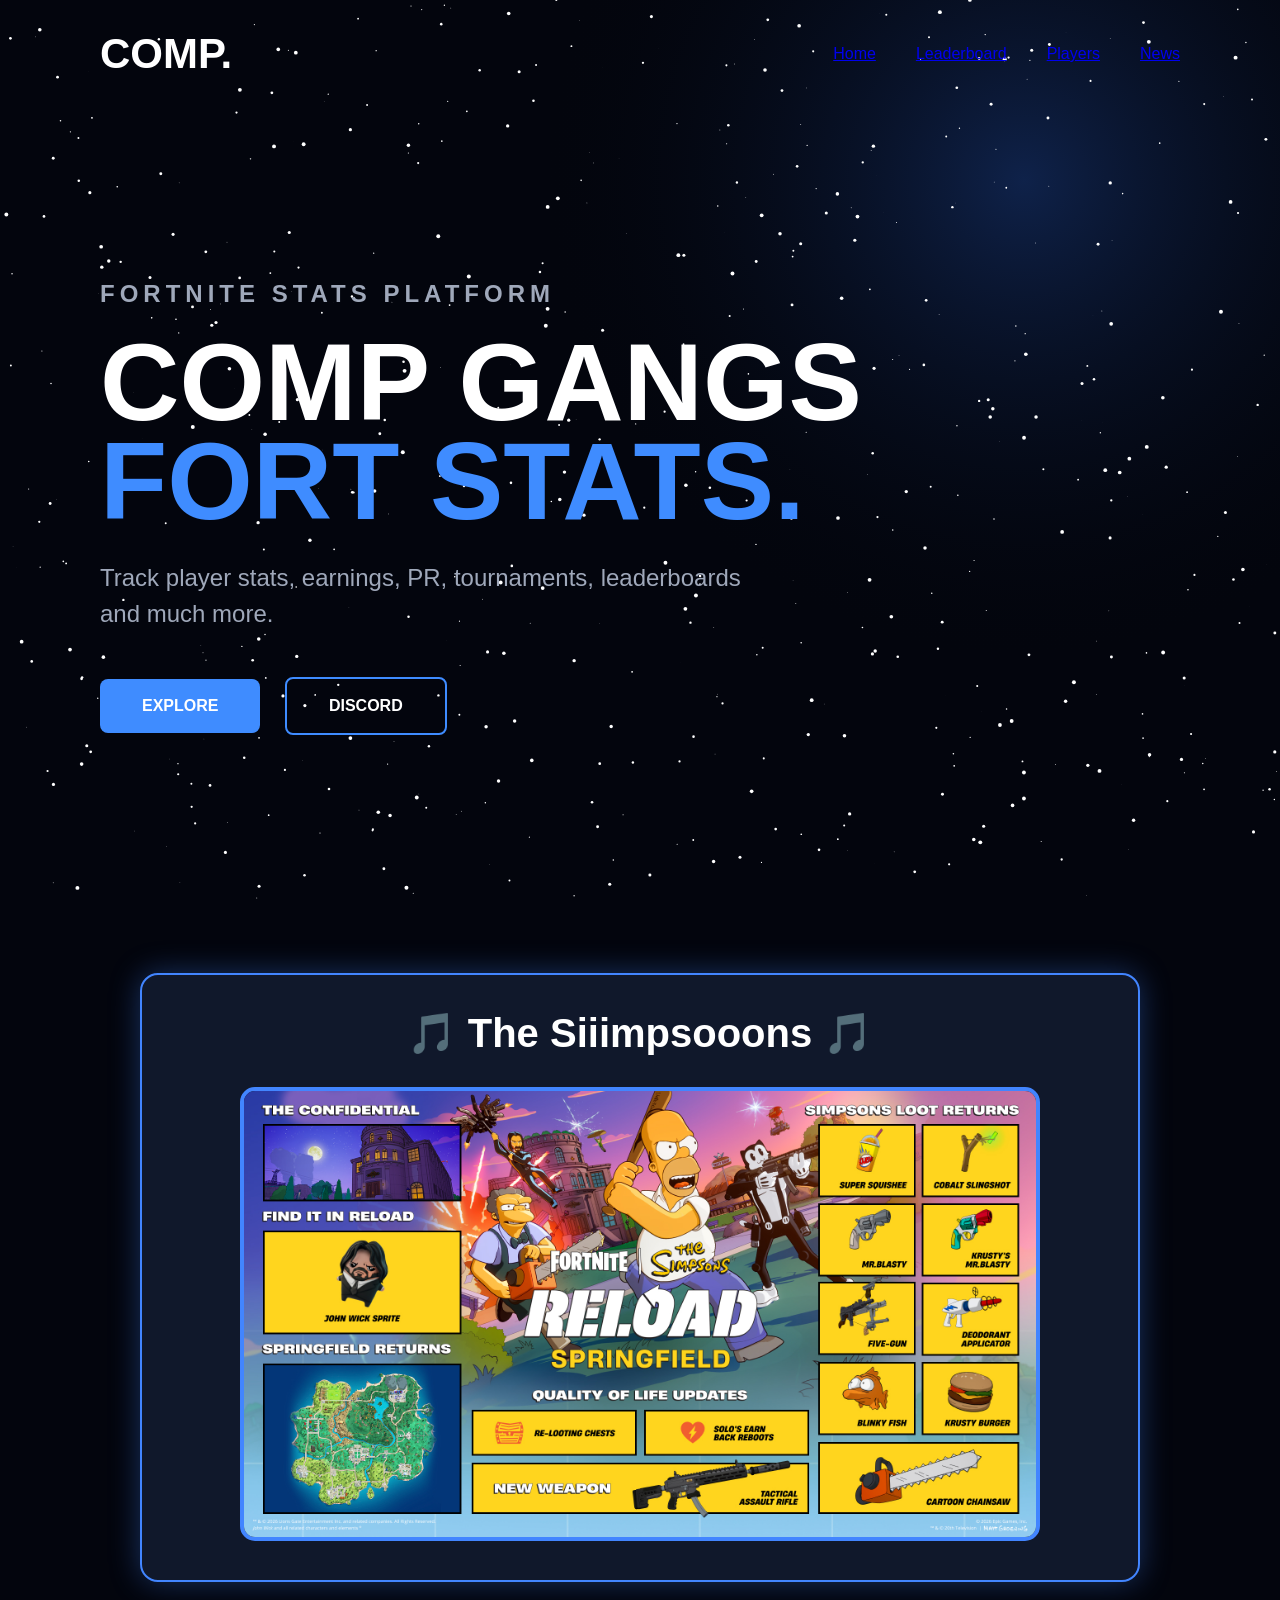
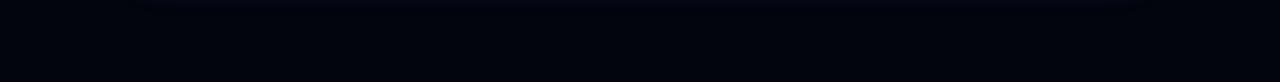
==== index.html @ e74520d4 "index.html" ====
<!DOCTYPE html>
<html lang="en">

<head>

<meta charset="UTF-8">
<meta name="viewport" content="width=device-width, initial-scale=1.0">

<title>Comp Gangs Fort Stats</title>

<link rel="stylesheet" href="style.css">

<style>

.news-section{
    width:90%;
    max-width:1000px;
    margin:100px auto;
    text-align:center;
}

.news-card{
    background:#10182b;
    border:2px solid #4285ff;
    border-radius:18px;
    padding:35px;
    box-shadow:0 0 30px rgba(66,133,255,.35);
}

.news-card h2{
    font-size:40px;
    margin-bottom:30px;
}

.news-card img{
    width:100%;
    max-width:800px;
    border-radius:15px;
    border:4px solid #4285ff;
}

nav{
    position:relative;
    z-index:10;
}

nav a{
    cursor:pointer;
}

</style>

</head>


<body>


<canvas id="space"></canvas>



<nav>

<h1 class="logo">
COMP.
</h1>


<ul>

<li>
<a href="index.html">Home</a>
</li>


<li>
<a href="#">Leaderboard</a>
</li>


<li>
<a href="players.html">Players</a>
</li>


<li>
<a href="#news">News</a>
</li>


</ul>


</nav>





<section class="hero">


<p class="small">
FORTNITE STATS PLATFORM
</p>



<h1>

COMP GANGS<br>

<span>FORT STATS.</span>

</h1>



<p>

Track player stats, earnings, PR, tournaments,
leaderboards and much more.

</p>



<div class="buttons">

<a href="players.html">
EXPLORE
</a>


<a href="#">
DISCORD
</a>


</div>


</section>







<section class="news-section" id="news">


<div class="news-card">


<h2>
🎵 The Siiimpsooons 🎵
</h2>


<img src="images/HOZhzuEasAEsaIa.jpg" alt="The Siiimpsooons">


</div>


</section>







<script src="script.js"></script>


</body>

</html>
---- style.css ----
*{
    margin:0;
    padding:0;
    box-sizing:border-box;
    font-family:Arial,Helvetica,sans-serif;
}

body{
    background:#03050d;
    color:white;
    overflow:hidden;
}

#space{
    position:fixed;
    inset:0;
    z-index:-1;
}

nav{
    width:100%;
    display:flex;
    justify-content:space-between;
    align-items:center;
    padding:30px 100px;
}

.logo{
    font-size:42px;
    font-weight:900;
    color:white;
}

nav ul{
    display:flex;
    list-style:none;
    gap:40px;
}

nav li{
    color:#c8d0e0;
    cursor:pointer;
}

.hero{
    height:85vh;
    display:flex;
    flex-direction:column;
    justify-content:center;
    padding-left:100px;
}

.small{
    color:#3f8cff;
    font-weight:bold;
    letter-spacing:5px;
    margin-bottom:20px;
}

.hero h1{
    font-size:110px;
    line-height:.9;
    font-weight:900;
}

.hero span{
    color:#3f8cff;
}

.hero p{
    font-size:24px;
    color:#9fa8ba;
    width:650px;
    margin-top:30px;
    line-height:1.5;
}

.buttons{
    margin-top:45px;
}

.buttons a{
    display:inline-block;
    text-decoration:none;
    padding:18px 42px;
    margin-right:20px;
    border-radius:8px;
    font-weight:bold;
}

.buttons a:first-child{
    background:#3f8cff;
    color:white;
}

.buttons a:last-child{
    border:2px solid #3f8cff;
    color:white;
}
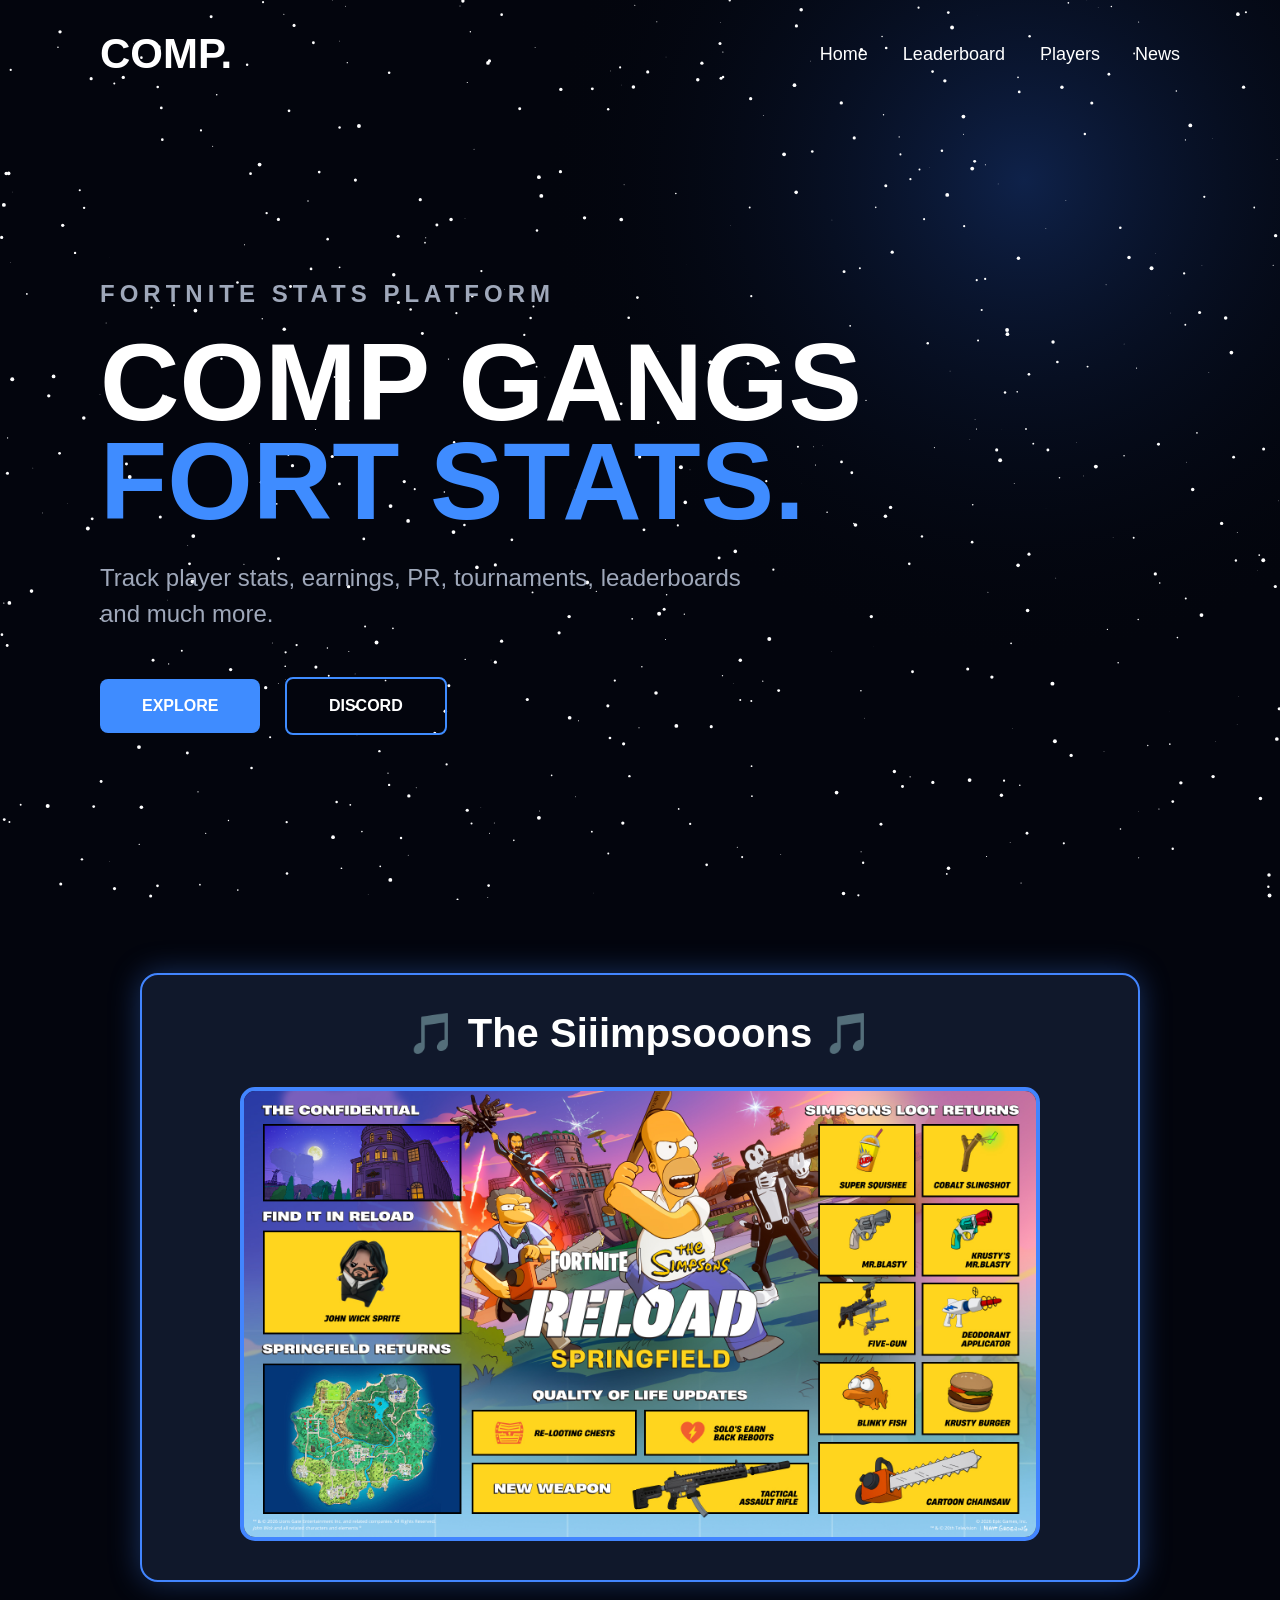
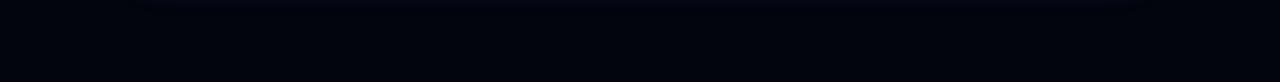
==== commit 8b61620a: "index.html" ====
--- a/index.html
+++ b/index.html
@@ -44,8 +44,22 @@
     z-index:10;
 }
 
-nav a{
+nav ul{
+    display:flex;
+    list-style:none;
+    gap:35px;
+}
+
+nav ul li a{
+    color:white;
+    text-decoration:none;
+    font-size:18px;
     cursor:pointer;
+    transition:.25s;
+}
+
+nav ul li a:hover{
+    color:#4285ff;
 }
 
 </style>
@@ -53,7 +67,7 @@
 </head>
 
 
-<body>
+<body id="top">
 
 
 <canvas id="space"></canvas>
@@ -70,7 +84,7 @@
 <ul>
 
 <li>
-<a href="index.html">Home</a>
+<a href="#top">Home</a>
 </li>
 
 
@@ -98,6 +112,7 @@
 
 
 
+
 <section class="hero">
 
 
@@ -108,20 +123,15 @@
 
 
 <h1>
-
 COMP GANGS<br>
-
 <span>FORT STATS.</span>
-
 </h1>
 
 
 
 <p>
-
 Track player stats, earnings, PR, tournaments,
 leaderboards and much more.
-
 </p>
 
 
@@ -173,7 +183,6 @@
 
 
 
-
 <script src="script.js"></script>
 
 
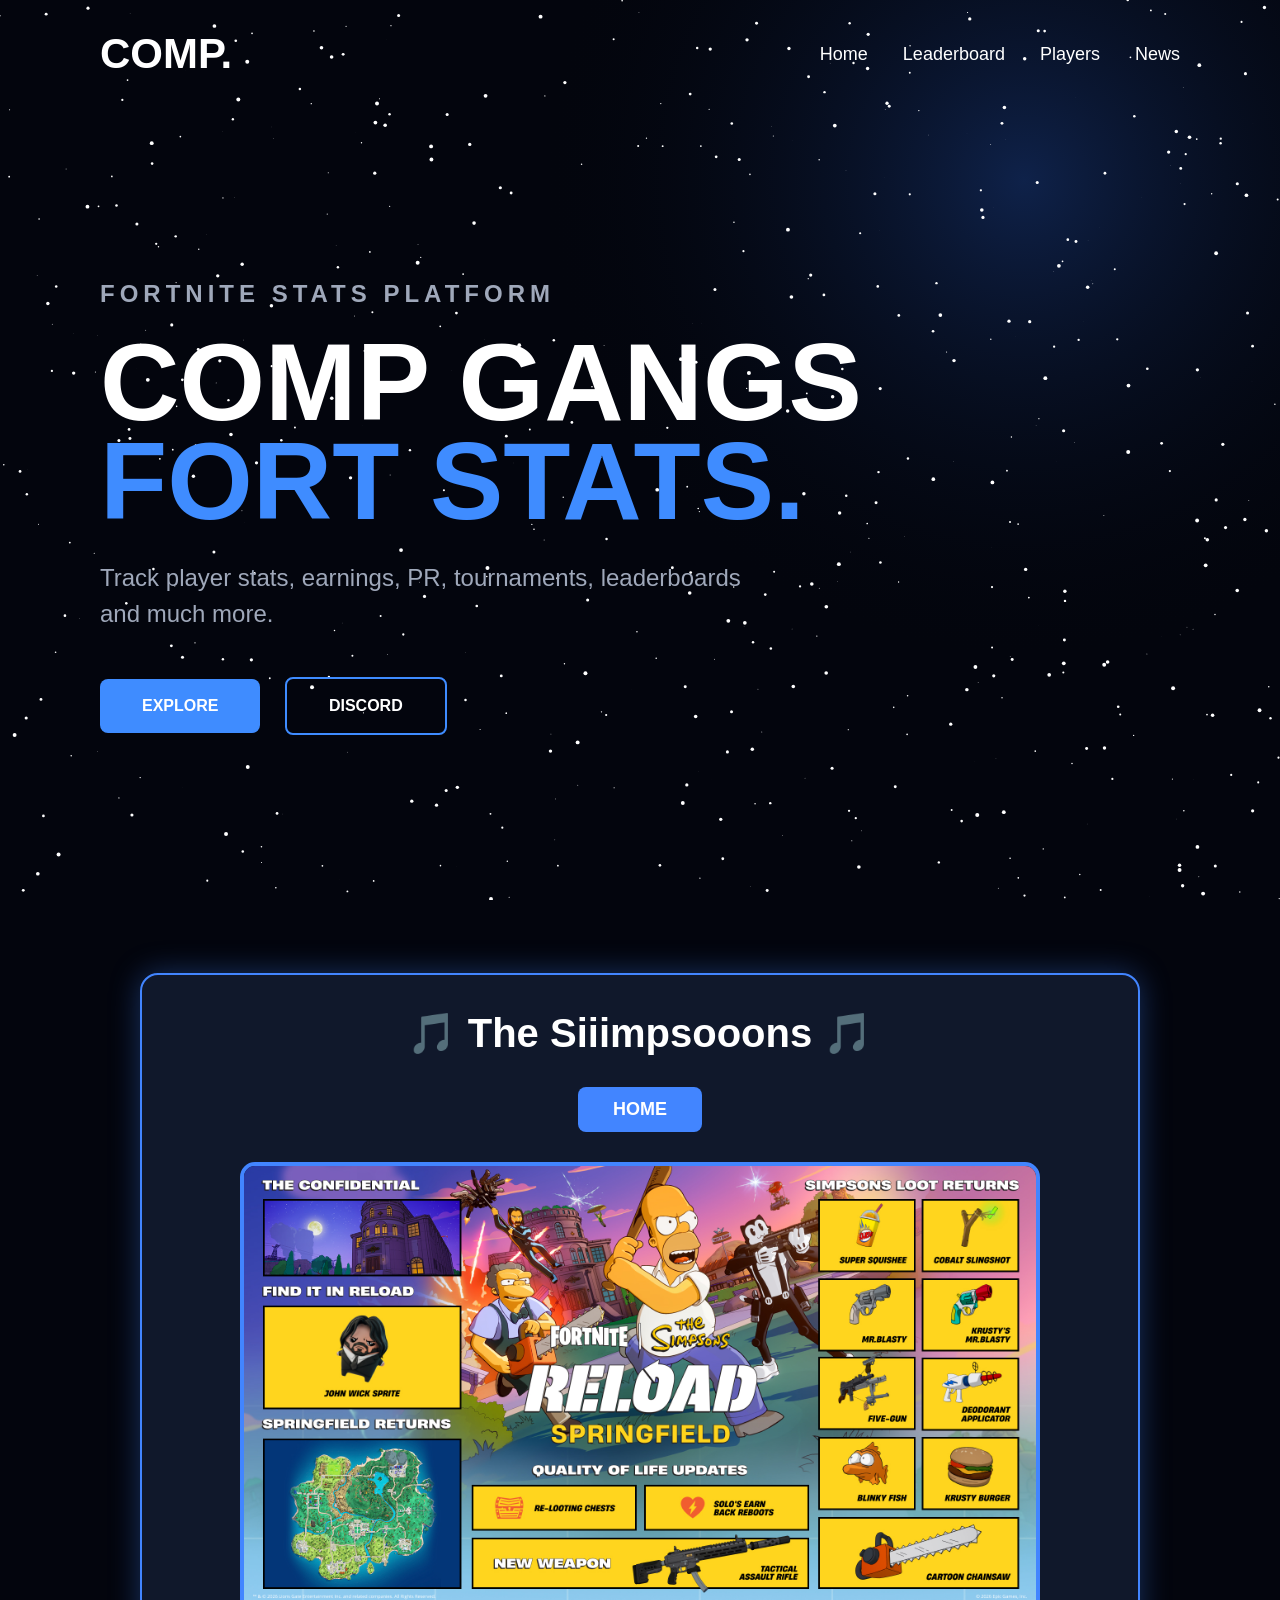
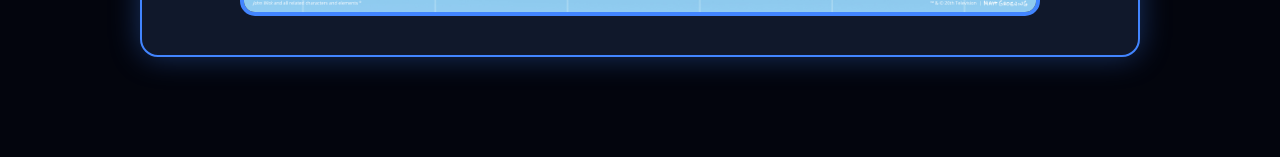
==== commit a9f5682b: "index.html" ====
--- a/index.html
+++ b/index.html
@@ -10,7 +10,13 @@
 
 <link rel="stylesheet" href="style.css">
 
+
 <style>
+
+html{
+scroll-behavior:smooth;
+}
+
 
 .news-section{
     width:90%;
@@ -19,51 +25,107 @@
     text-align:center;
 }
 
+
 .news-card{
+
     background:#10182b;
     border:2px solid #4285ff;
     border-radius:18px;
     padding:35px;
     box-shadow:0 0 30px rgba(66,133,255,.35);
-}
+
+}
+
+
 
 .news-card h2{
+
     font-size:40px;
     margin-bottom:30px;
-}
+
+}
+
+
 
 .news-card img{
+
     width:100%;
     max-width:800px;
     border-radius:15px;
     border:4px solid #4285ff;
-}
+
+}
+
+
+
+.back-button{
+
+    display:inline-block;
+    margin-bottom:30px;
+    padding:12px 35px;
+    background:#4285ff;
+    color:white;
+    text-decoration:none;
+    font-size:18px;
+    font-weight:bold;
+    border-radius:8px;
+    transition:.25s;
+
+}
+
+
+
+.back-button:hover{
+
+    background:#256ef0;
+    transform:scale(1.05);
+
+}
+
+
 
 nav{
+
     position:relative;
     z-index:10;
-}
+
+}
+
+
 
 nav ul{
+
     display:flex;
     list-style:none;
     gap:35px;
-}
+
+}
+
+
 
 nav ul li a{
+
     color:white;
     text-decoration:none;
     font-size:18px;
     cursor:pointer;
     transition:.25s;
-}
+
+}
+
+
 
 nav ul li a:hover{
+
     color:#4285ff;
-}
+
+}
+
+
 
 </style>
 
+
 </head>
 
 
@@ -75,14 +137,17 @@
 
 
 <nav>
+
 
 <h1 class="logo">
 COMP.
 </h1>
 
 
+
 <ul>
 
+
 <li>
 <a href="#top">Home</a>
 </li>
@@ -107,7 +172,6 @@
 
 
 </nav>
-
 
 
 
@@ -123,26 +187,33 @@
 
 
 <h1>
+
 COMP GANGS<br>
+
 <span>FORT STATS.</span>
+
 </h1>
 
 
 
 <p>
+
 Track player stats, earnings, PR, tournaments,
 leaderboards and much more.
+
 </p>
 
 
 
 <div class="buttons">
+
 
 <a href="players.html">
 EXPLORE
 </a>
 
 
+
 <a href="#">
 DISCORD
 </a>
@@ -170,9 +241,17 @@
 </h2>
 
 
+
+<a class="back-button" href="#top">
+HOME
+</a>
+
+
+
 <img src="images/HOZhzuEasAEsaIa.jpg" alt="The Siiimpsooons">
 
 
+
 </div>
 
 
@@ -183,6 +262,7 @@
 
 
 
+
 <script src="script.js"></script>
 
 
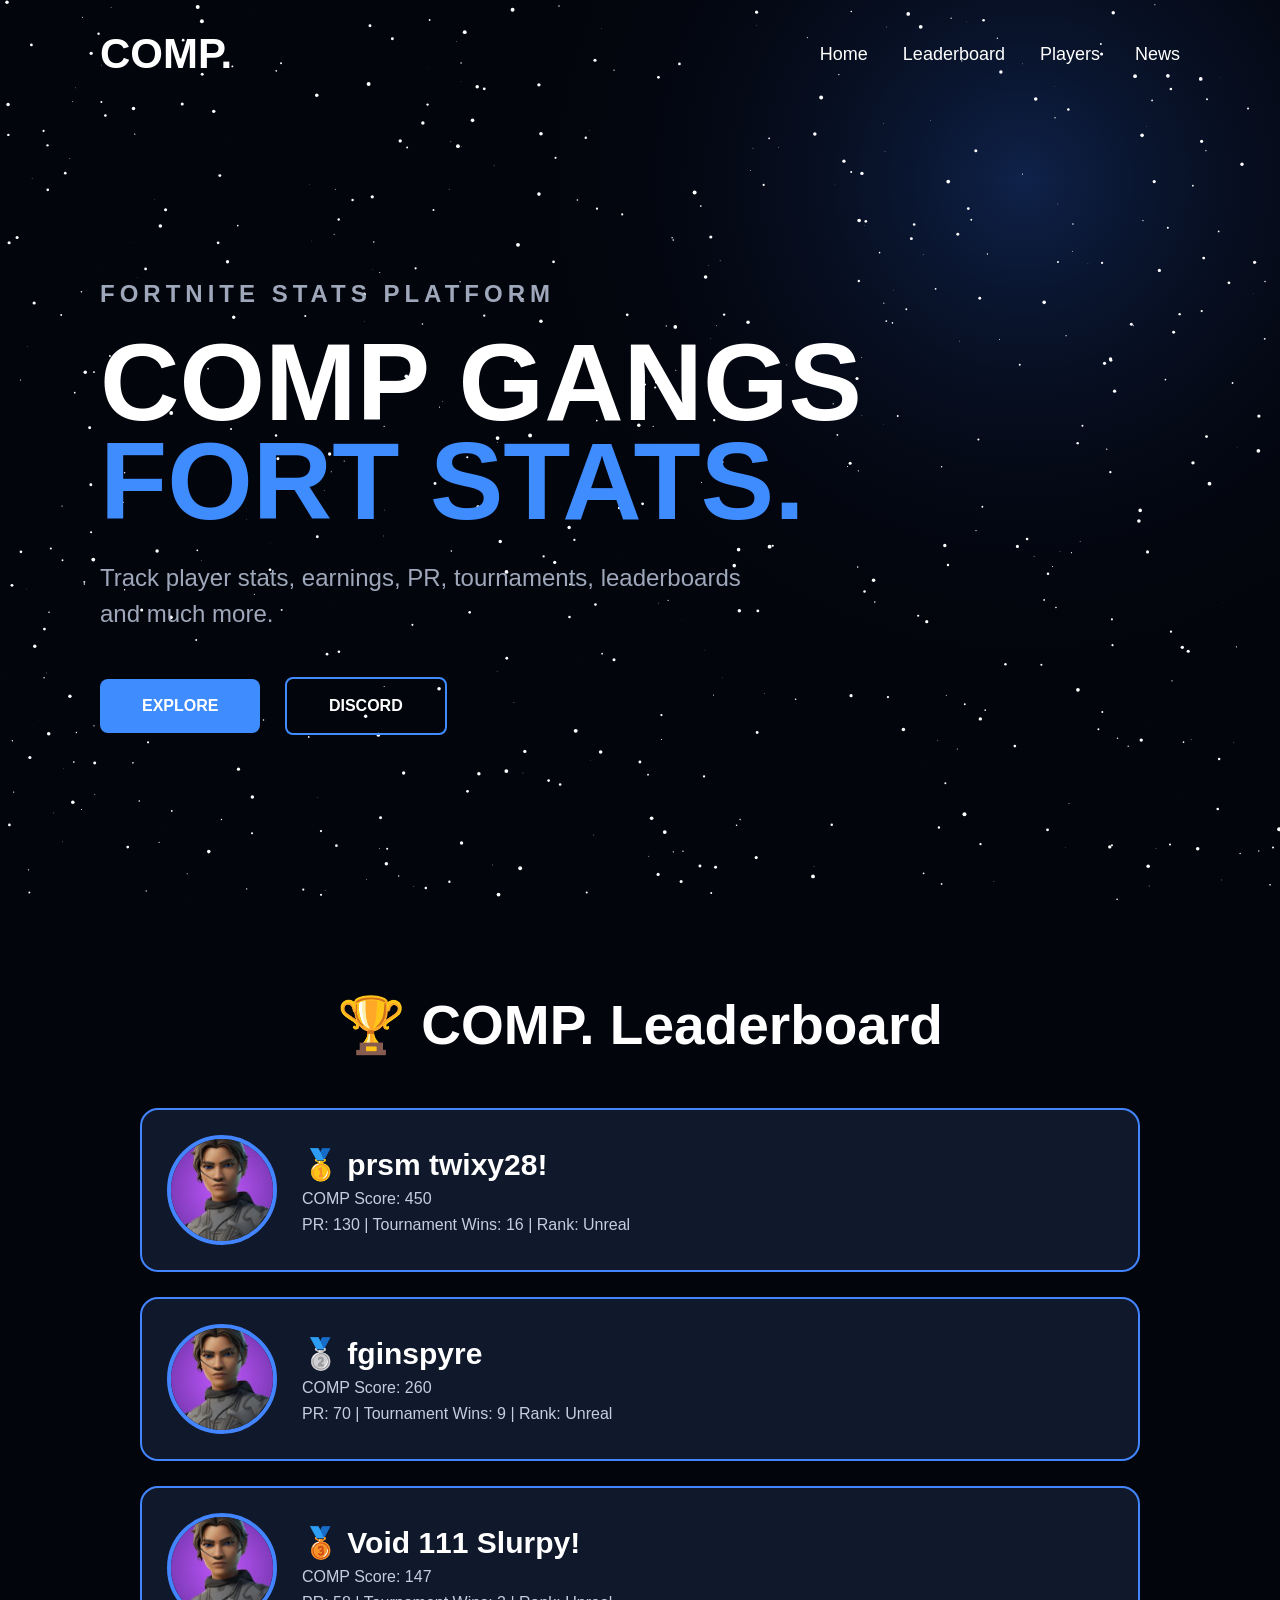
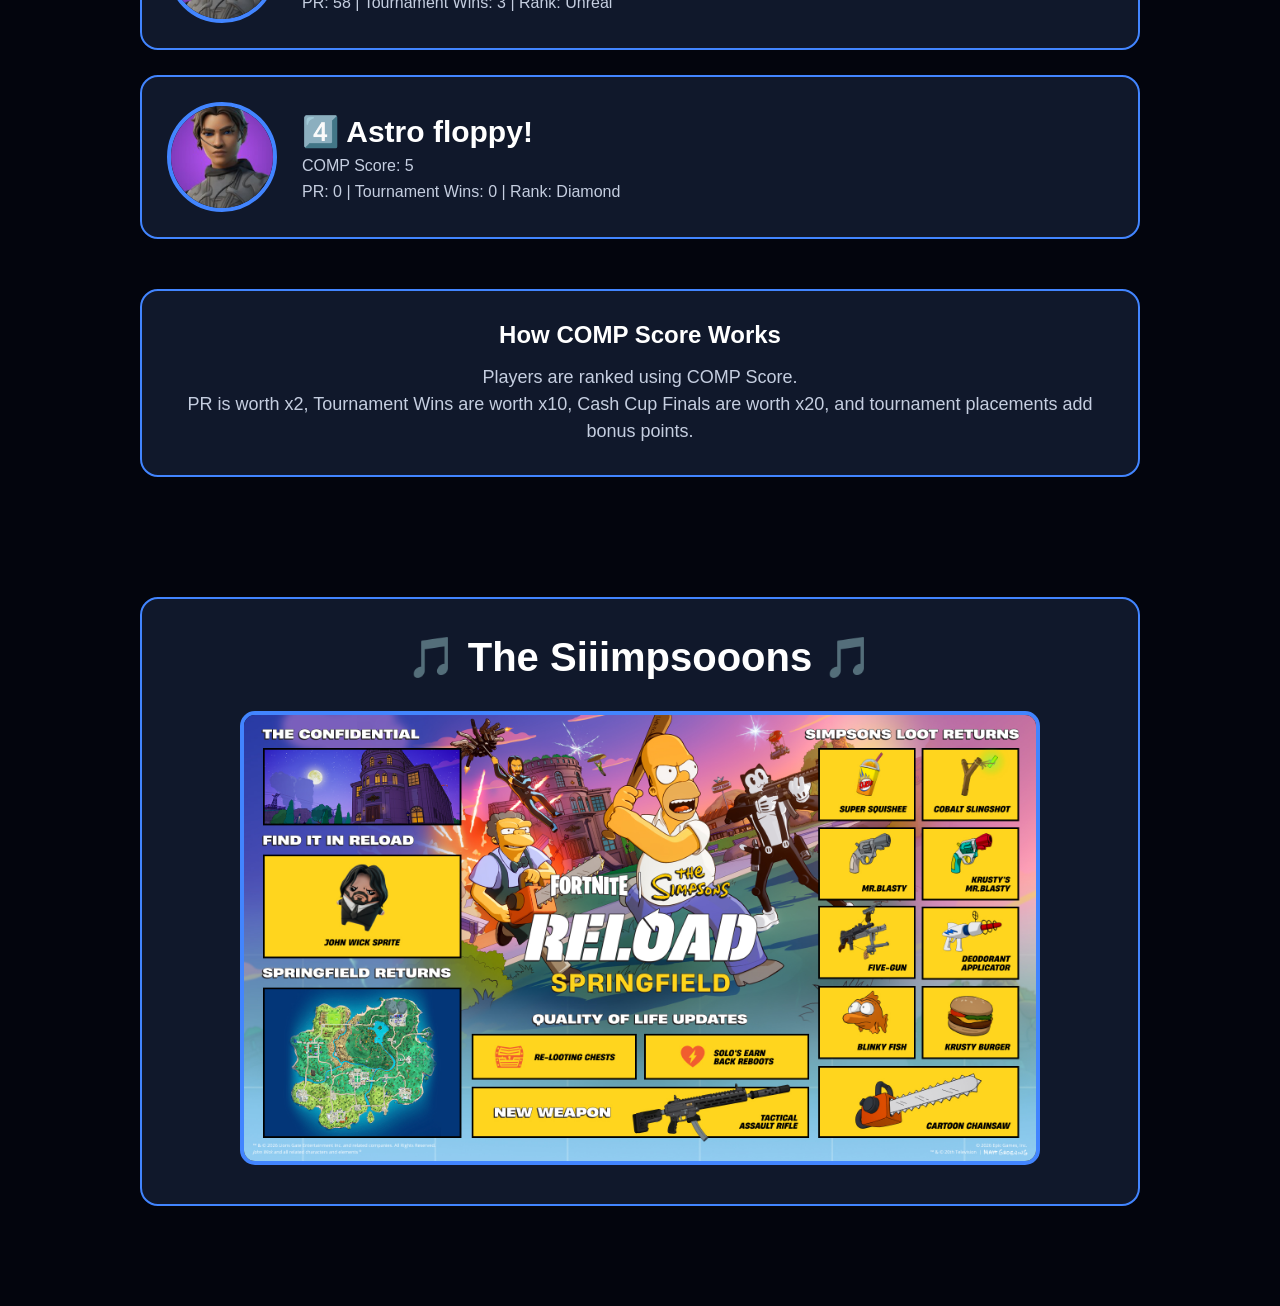
==== commit a759f18a: "index.html" ====
--- a/index.html
+++ b/index.html
@@ -6,10 +6,9 @@
 <meta charset="UTF-8">
 <meta name="viewport" content="width=device-width, initial-scale=1.0">
 
-<title>Comp Gangs Fort Stats</title>
+<title>COMP. | Fort Stats</title>
 
 <link rel="stylesheet" href="style.css">
-
 
 <style>
 
@@ -18,114 +17,181 @@
 }
 
 
+nav{
+position:relative;
+z-index:10;
+}
+
+
+nav ul{
+display:flex;
+list-style:none;
+gap:35px;
+}
+
+
+nav ul li a{
+color:white;
+text-decoration:none;
+font-size:18px;
+cursor:pointer;
+transition:.25s;
+}
+
+
+nav ul li a:hover{
+color:#4285ff;
+}
+
+
+
+/* LEADERBOARD */
+
+.leaderboard{
+
+width:90%;
+max-width:1000px;
+margin:120px auto;
+text-align:center;
+
+}
+
+
+.leaderboard h1{
+
+font-size:55px;
+margin-bottom:50px;
+
+}
+
+
+
+.rank-card{
+
+display:flex;
+align-items:center;
+gap:25px;
+background:#10182b;
+border:2px solid #4285ff;
+border-radius:18px;
+padding:25px;
+margin-bottom:25px;
+text-align:left;
+transition:.3s;
+
+}
+
+
+.rank-card:hover{
+
+transform:translateY(-5px);
+box-shadow:0 0 25px #4285ff;
+
+}
+
+
+
+.rank-card img{
+
+width:110px;
+height:110px;
+border-radius:50%;
+border:4px solid #4285ff;
+object-fit:cover;
+
+}
+
+
+
+.rank-card h2{
+
+font-size:30px;
+
+}
+
+
+
+.rank-card p{
+
+color:#c5cee0;
+margin-top:8px;
+
+}
+
+
+
+/* NEWS */
+
 .news-section{
-    width:90%;
-    max-width:1000px;
-    margin:100px auto;
-    text-align:center;
+
+width:90%;
+max-width:1000px;
+margin:100px auto;
+text-align:center;
+
 }
 
 
 .news-card{
 
-    background:#10182b;
-    border:2px solid #4285ff;
-    border-radius:18px;
-    padding:35px;
-    box-shadow:0 0 30px rgba(66,133,255,.35);
-
-}
-
+background:#10182b;
+border:2px solid #4285ff;
+border-radius:18px;
+padding:35px;
+
+}
 
 
 .news-card h2{
 
-    font-size:40px;
-    margin-bottom:30px;
-
-}
-
+font-size:40px;
+margin-bottom:30px;
+
+}
 
 
 .news-card img{
 
-    width:100%;
-    max-width:800px;
-    border-radius:15px;
-    border:4px solid #4285ff;
-
-}
-
-
-
-.back-button{
-
-    display:inline-block;
-    margin-bottom:30px;
-    padding:12px 35px;
-    background:#4285ff;
-    color:white;
-    text-decoration:none;
-    font-size:18px;
-    font-weight:bold;
-    border-radius:8px;
-    transition:.25s;
-
-}
-
-
-
-.back-button:hover{
-
-    background:#256ef0;
-    transform:scale(1.05);
-
-}
-
-
-
-nav{
-
-    position:relative;
-    z-index:10;
-
-}
-
-
-
-nav ul{
-
-    display:flex;
-    list-style:none;
-    gap:35px;
-
-}
-
-
-
-nav ul li a{
-
-    color:white;
-    text-decoration:none;
-    font-size:18px;
-    cursor:pointer;
-    transition:.25s;
-
-}
-
-
-
-nav ul li a:hover{
-
-    color:#4285ff;
-
-}
-
+width:100%;
+max-width:800px;
+border-radius:15px;
+border:4px solid #4285ff;
+
+}
+
+
+
+/* NOTE */
+
+.score-note{
+
+margin-top:50px;
+background:#10182b;
+border:2px solid #4285ff;
+border-radius:18px;
+padding:30px;
+
+}
+
+
+.score-note h2{
+
+margin-bottom:15px;
+
+}
+
+
+.score-note p{
+
+color:#c5cee0;
+font-size:18px;
+line-height:1.5;
+
+}
 
 
 </style>
 
-
 </head>
 
 
@@ -137,16 +203,13 @@
 
 
 <nav>
-
 
 <h1 class="logo">
 COMP.
 </h1>
 
 
-
 <ul>
-
 
 <li>
 <a href="#top">Home</a>
@@ -154,7 +217,7 @@
 
 
 <li>
-<a href="#">Leaderboard</a>
+<a href="#leaderboard">Leaderboard</a>
 </li>
 
 
@@ -170,7 +233,6 @@
 
 </ul>
 
-
 </nav>
 
 
@@ -185,40 +247,29 @@
 </p>
 
 
-
 <h1>
-
 COMP GANGS<br>
-
 <span>FORT STATS.</span>
-
 </h1>
 
 
-
-<p>
-
+<p>
 Track player stats, earnings, PR, tournaments,
 leaderboards and much more.
-
-</p>
-
+</p>
 
 
 <div class="buttons">
-
 
 <a href="players.html">
 EXPLORE
 </a>
 
 
-
 <a href="#">
 DISCORD
 </a>
 
-
 </div>
 
 
@@ -230,6 +281,173 @@
 
 
 
+
+<section class="leaderboard" id="leaderboard">
+
+
+<h1>
+🏆 COMP. Leaderboard
+</h1>
+
+
+
+
+<div class="rank-card">
+
+
+<img src="images/Screenshot 2026-07-29 220536.png">
+
+
+<div>
+
+<h2>
+🥇 prsm twixy28!
+</h2>
+
+<p>
+COMP Score: 450
+</p>
+
+<p>
+PR: 130 | Tournament Wins: 16 | Rank: Unreal
+</p>
+
+
+</div>
+
+
+</div>
+
+
+
+
+
+<div class="rank-card">
+
+
+<img src="images/Screenshot 2026-07-29 220536.png">
+
+
+<div>
+
+<h2>
+🥈 fginspyre
+</h2>
+
+<p>
+COMP Score: 260
+</p>
+
+<p>
+PR: 70 | Tournament Wins: 9 | Rank: Unreal
+</p>
+
+
+</div>
+
+
+</div>
+
+
+
+
+
+
+<div class="rank-card">
+
+
+<img src="images/Screenshot 2026-07-29 220536.png">
+
+
+<div>
+
+<h2>
+🥉 Void 111 Slurpy!
+</h2>
+
+<p>
+COMP Score: 147
+</p>
+
+<p>
+PR: 58 | Tournament Wins: 3 | Rank: Unreal
+</p>
+
+
+</div>
+
+
+</div>
+
+
+
+
+
+
+<div class="rank-card">
+
+
+<img src="images/Screenshot 2026-07-29 220536.png">
+
+
+<div>
+
+<h2>
+4️⃣ Astro floppy!
+</h2>
+
+<p>
+COMP Score: 5
+</p>
+
+<p>
+PR: 0 | Tournament Wins: 0 | Rank: Diamond
+</p>
+
+
+</div>
+
+
+</div>
+
+
+
+
+
+<div class="score-note">
+
+
+<h2>
+How COMP Score Works
+</h2>
+
+
+<p>
+Players are ranked using COMP Score.
+</p>
+
+
+<p>
+PR is worth x2, Tournament Wins are worth x10,
+Cash Cup Finals are worth x20, and tournament
+placements add bonus points.
+</p>
+
+
+</div>
+
+
+
+</section>
+
+
+
+
+
+
+
+
+
 <section class="news-section" id="news">
 
 
@@ -241,15 +459,7 @@
 </h2>
 
 
-
-<a class="back-button" href="#top">
-HOME
-</a>
-
-
-
-<img src="images/HOZhzuEasAEsaIa.jpg" alt="The Siiimpsooons">
-
+<img src="images/HOZhzuEasAEsaIa.jpg">
 
 
 </div>
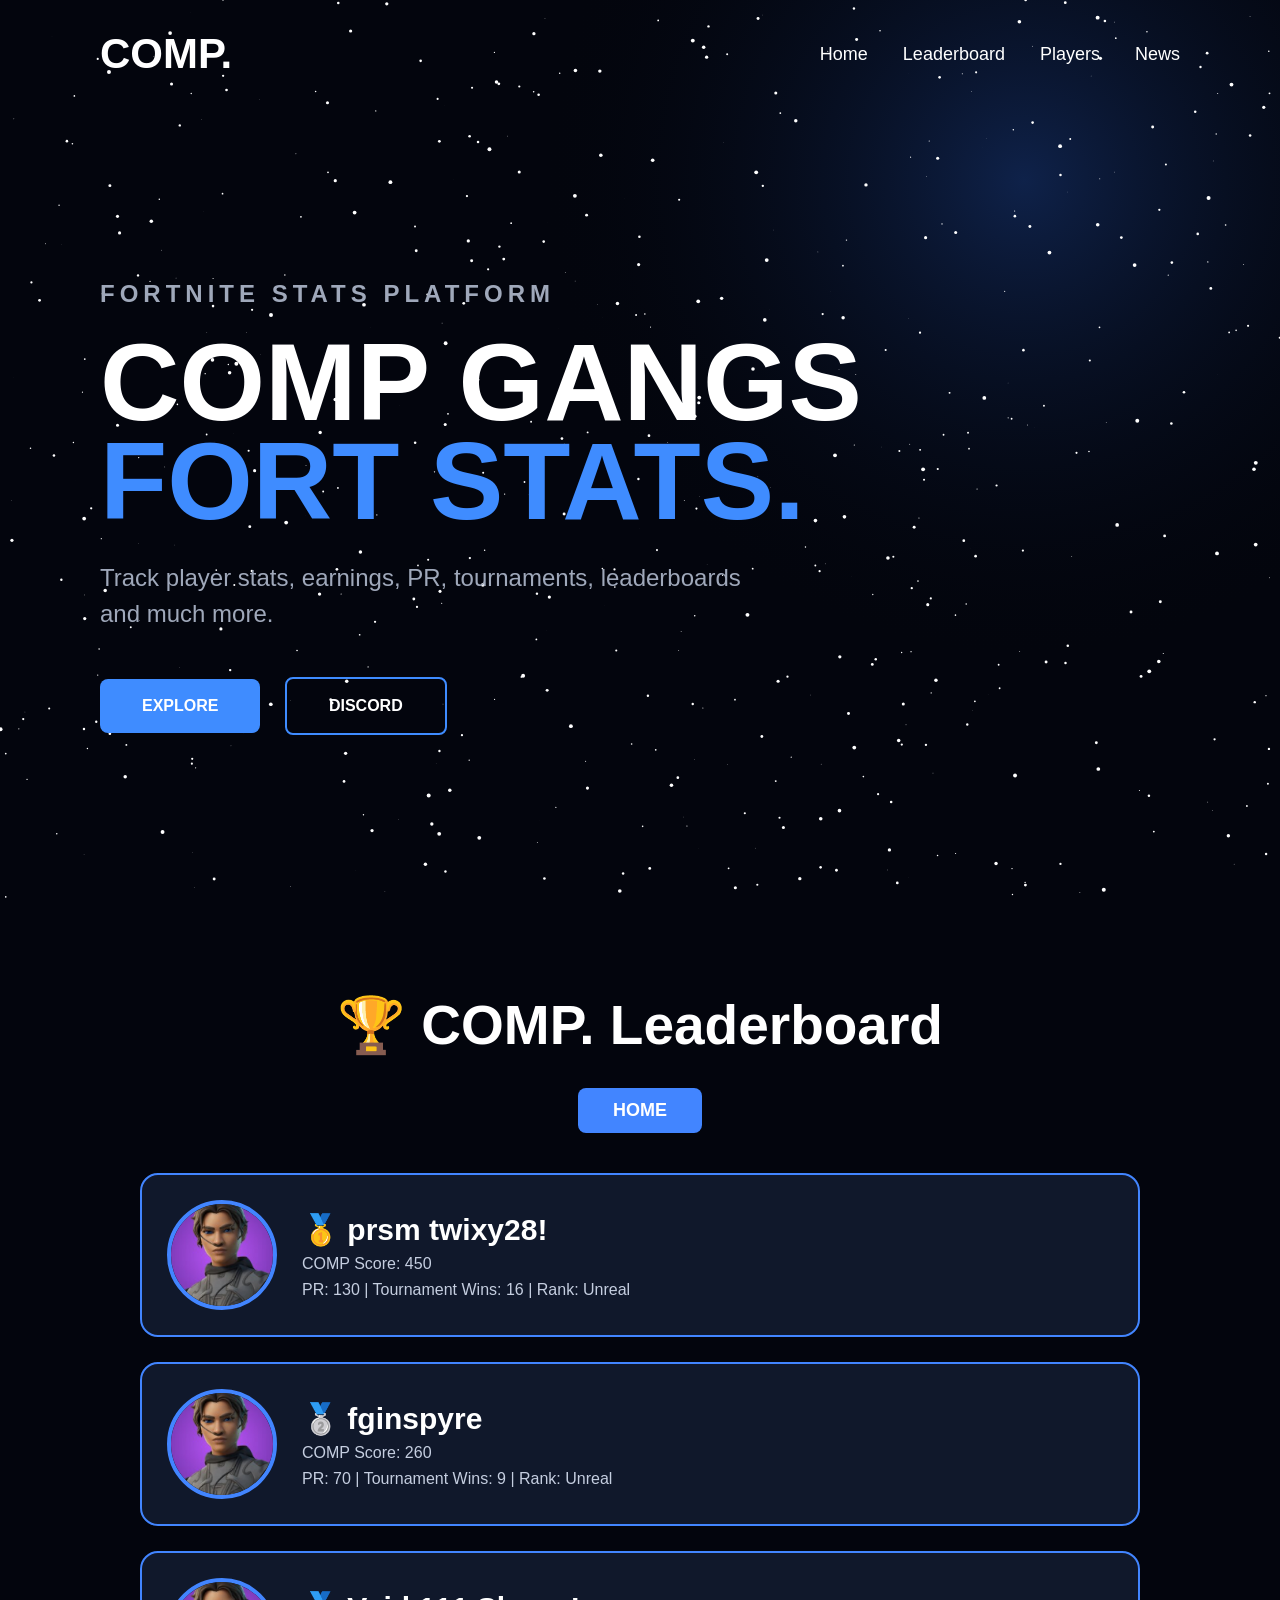
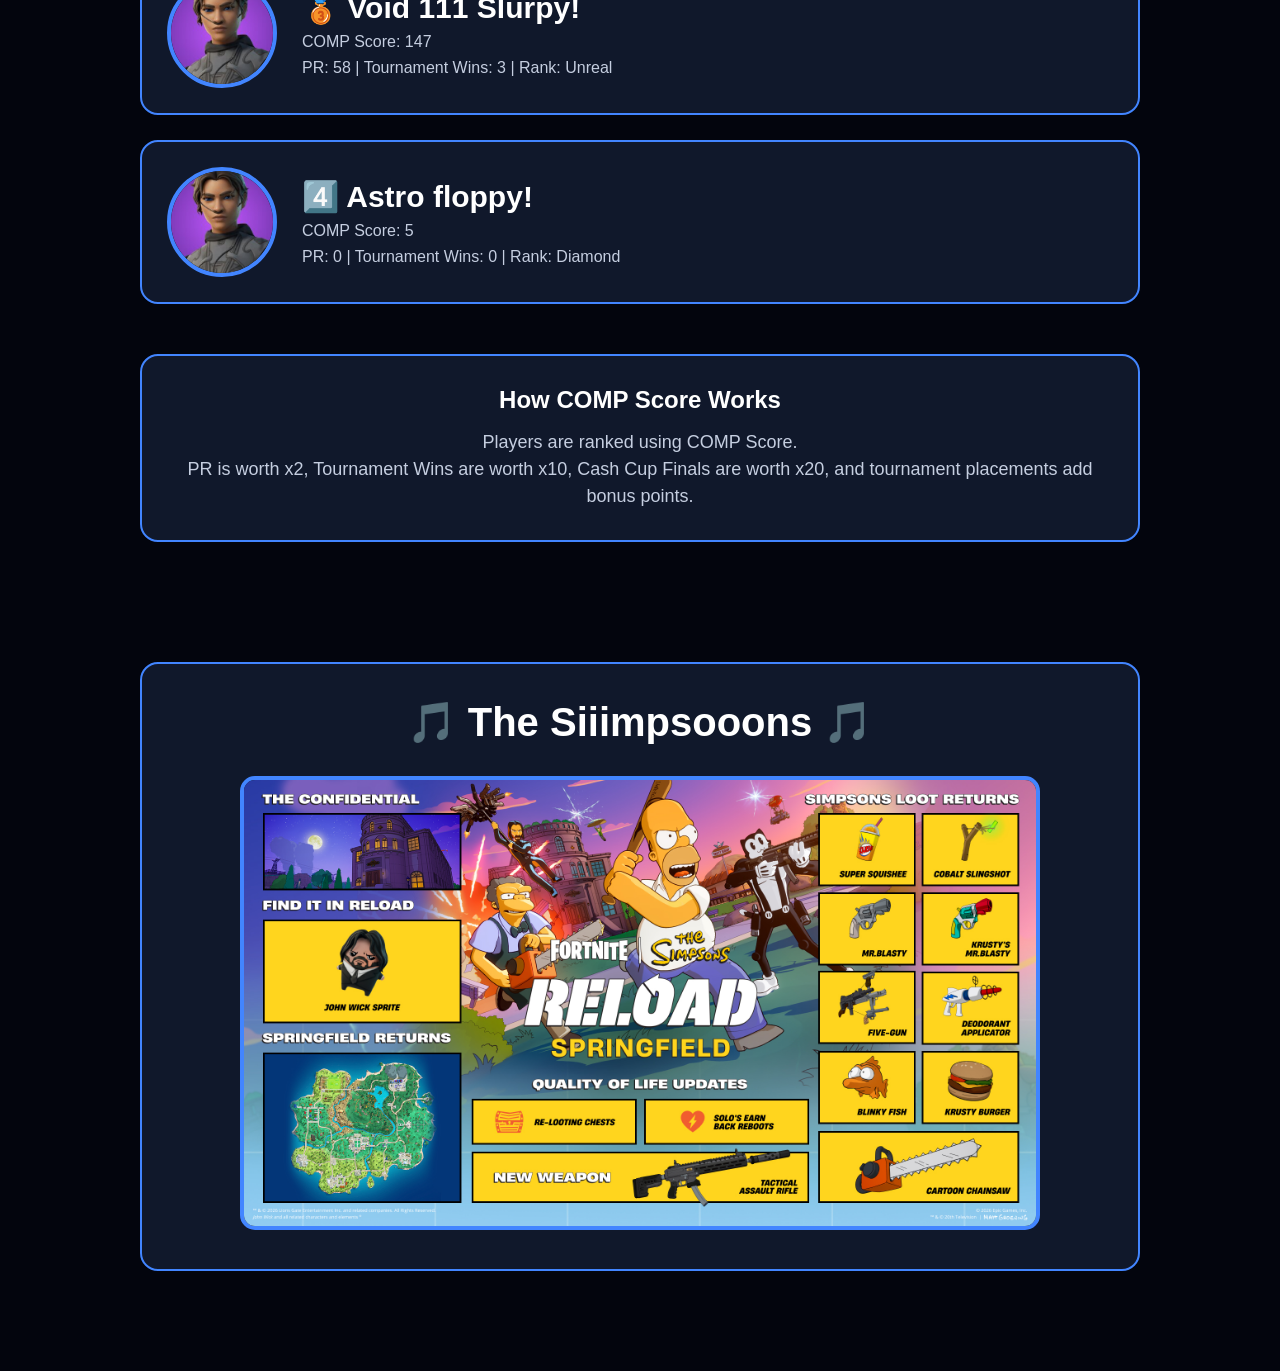
==== commit 31483fa5: "index.html" ====
--- a/index.html
+++ b/index.html
@@ -16,6 +16,8 @@
 scroll-behavior:smooth;
 }
 
+
+/* NAV */
 
 nav{
 position:relative;
@@ -60,9 +62,35 @@
 .leaderboard h1{
 
 font-size:55px;
-margin-bottom:50px;
-
-}
+margin-bottom:30px;
+
+}
+
+
+
+.home-button{
+
+display:inline-block;
+margin-bottom:40px;
+padding:12px 35px;
+background:#4285ff;
+color:white;
+text-decoration:none;
+border-radius:8px;
+font-size:18px;
+font-weight:bold;
+transition:.25s;
+
+}
+
+
+.home-button:hover{
+
+background:#256ef0;
+transform:scale(1.05);
+
+}
+
 
 
 
@@ -71,15 +99,20 @@
 display:flex;
 align-items:center;
 gap:25px;
+
 background:#10182b;
 border:2px solid #4285ff;
 border-radius:18px;
+
 padding:25px;
 margin-bottom:25px;
+
 text-align:left;
+
 transition:.3s;
 
 }
+
 
 
 .rank-card:hover{
@@ -95,8 +128,10 @@
 
 width:110px;
 height:110px;
+
 border-radius:50%;
 border:4px solid #4285ff;
+
 object-fit:cover;
 
 }
@@ -120,65 +155,30 @@
 
 
 
-/* NEWS */
-
-.news-section{
-
-width:90%;
-max-width:1000px;
-margin:100px auto;
-text-align:center;
-
-}
-
-
-.news-card{
+/* SCORE INFO */
+
+.score-note{
+
+margin-top:50px;
 
 background:#10182b;
+
 border:2px solid #4285ff;
+
 border-radius:18px;
-padding:35px;
-
-}
-
-
-.news-card h2{
-
-font-size:40px;
-margin-bottom:30px;
-
-}
-
-
-.news-card img{
-
-width:100%;
-max-width:800px;
-border-radius:15px;
-border:4px solid #4285ff;
-
-}
-
-
-
-/* NOTE */
-
-.score-note{
-
-margin-top:50px;
-background:#10182b;
-border:2px solid #4285ff;
-border-radius:18px;
+
 padding:30px;
 
 }
 
 
+
 .score-note h2{
 
 margin-bottom:15px;
 
 }
+
 
 
 .score-note p{
@@ -190,26 +190,81 @@
 }
 
 
+
+
+
+/* NEWS */
+
+.news-section{
+
+width:90%;
+max-width:1000px;
+
+margin:100px auto;
+
+text-align:center;
+
+}
+
+
+.news-card{
+
+background:#10182b;
+
+border:2px solid #4285ff;
+
+border-radius:18px;
+
+padding:35px;
+
+}
+
+
+.news-card h2{
+
+font-size:40px;
+margin-bottom:30px;
+
+}
+
+
+.news-card img{
+
+width:100%;
+max-width:800px;
+
+border-radius:15px;
+
+border:4px solid #4285ff;
+
+}
+
+
 </style>
 
 </head>
 
 
+
 <body id="top">
 
 
+
 <canvas id="space"></canvas>
 
 
 
 <nav>
+
 
 <h1 class="logo">
 COMP.
 </h1>
 
 
+
 <ul>
+
 
 <li>
 <a href="#top">Home</a>
@@ -232,6 +287,7 @@
 
 
 </ul>
+
 
 </nav>
 
@@ -259,6 +315,7 @@
 </p>
 
 
+
 <div class="buttons">
 
 <a href="players.html">
@@ -270,6 +327,7 @@
 DISCORD
 </a>
 
+
 </div>
 
 
@@ -290,6 +348,12 @@
 </h1>
 
 
+<a class="home-button" href="#top">
+HOME
+</a>
+
+
+
 
 
 <div class="rank-card">
@@ -312,11 +376,11 @@
 PR: 130 | Tournament Wins: 16 | Rank: Unreal
 </p>
 
-
-</div>
-
-
-</div>
+</div>
+
+
+</div>
+
 
 
 
@@ -365,9 +429,11 @@
 🥉 Void 111 Slurpy!
 </h2>
 
+
 <p>
 COMP Score: 147
 </p>
+
 
 <p>
 PR: 58 | Tournament Wins: 3 | Rank: Unreal
@@ -396,10 +462,12 @@
 4️⃣ Astro floppy!
 </h2>
 
+
 <p>
 COMP Score: 5
 </p>
 
+
 <p>
 PR: 0 | Tournament Wins: 0 | Rank: Diamond
 </p>
@@ -409,6 +477,8 @@
 
 
 </div>
+
+
 
 
 
@@ -446,8 +516,6 @@
 
 
 
-
-
 <section class="news-section" id="news">
 
 
@@ -471,8 +539,6 @@
 
 
 
-
-
 <script src="script.js"></script>
 
 
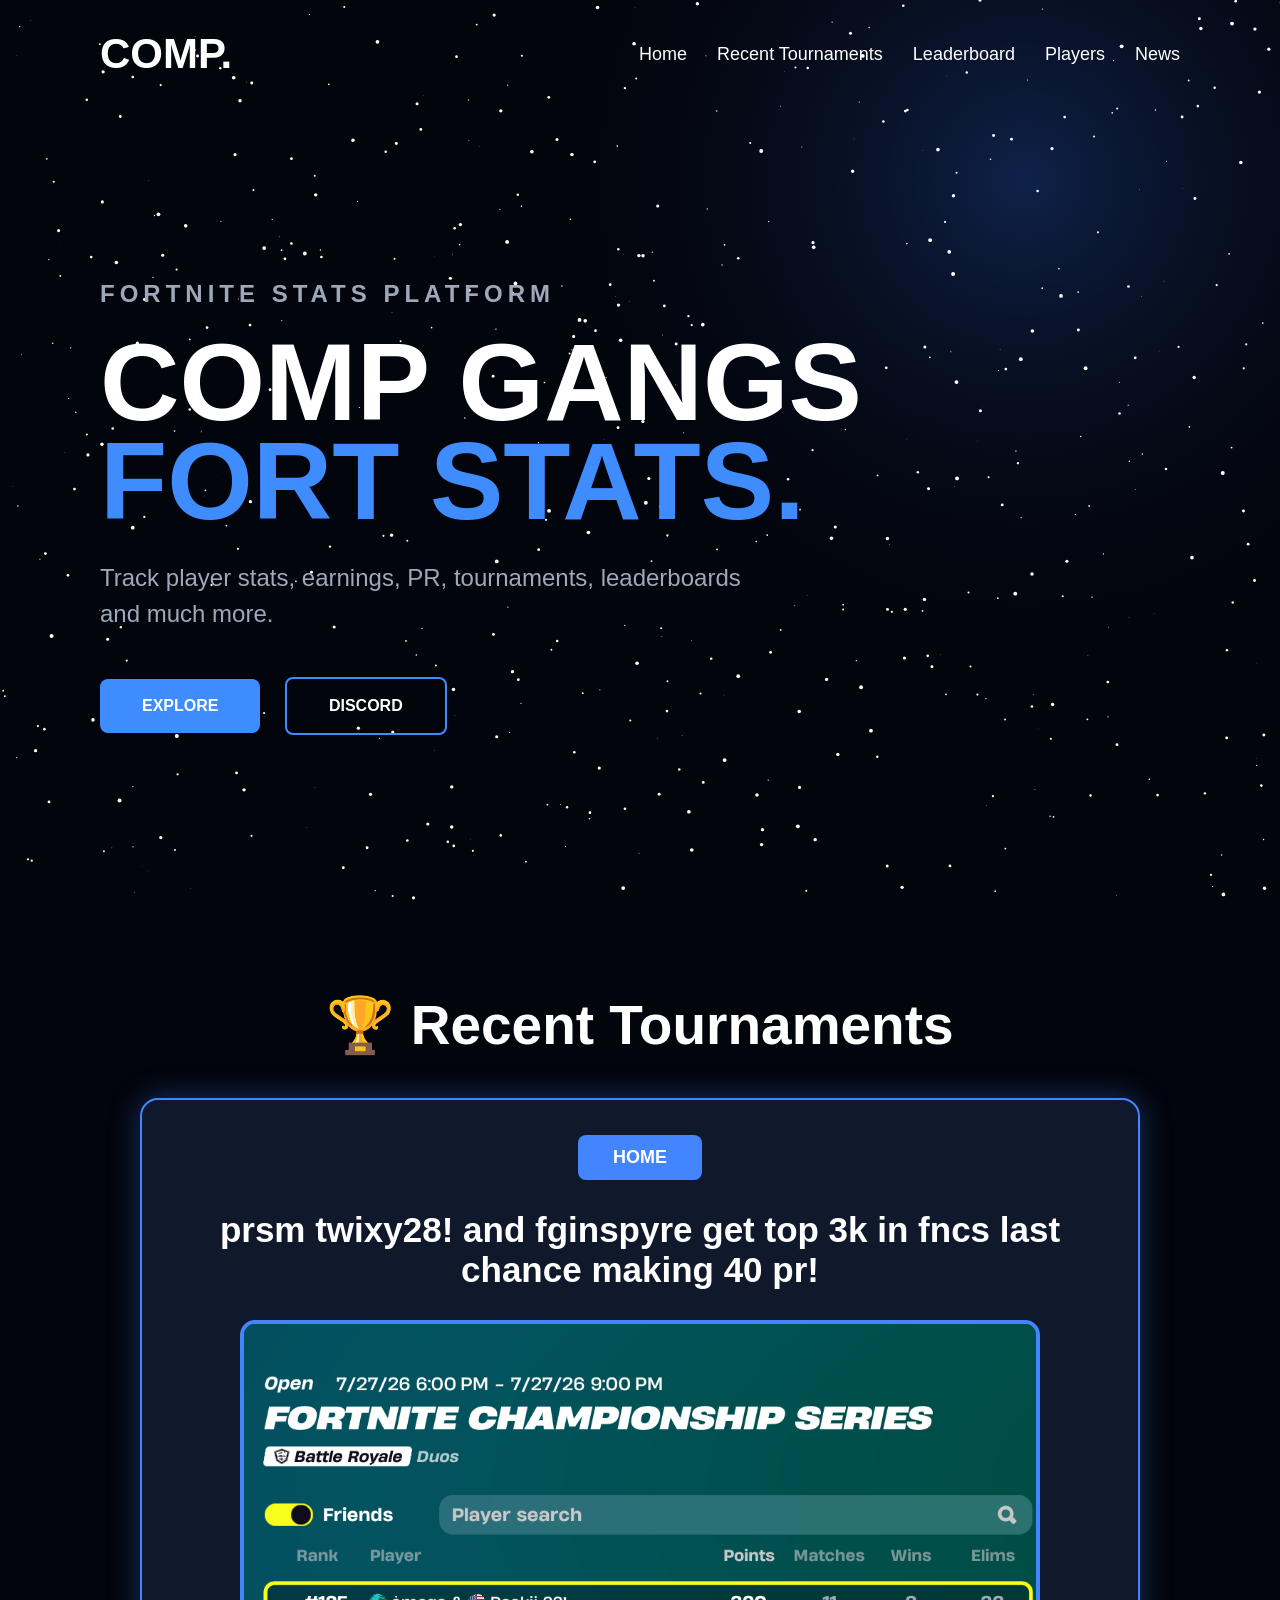
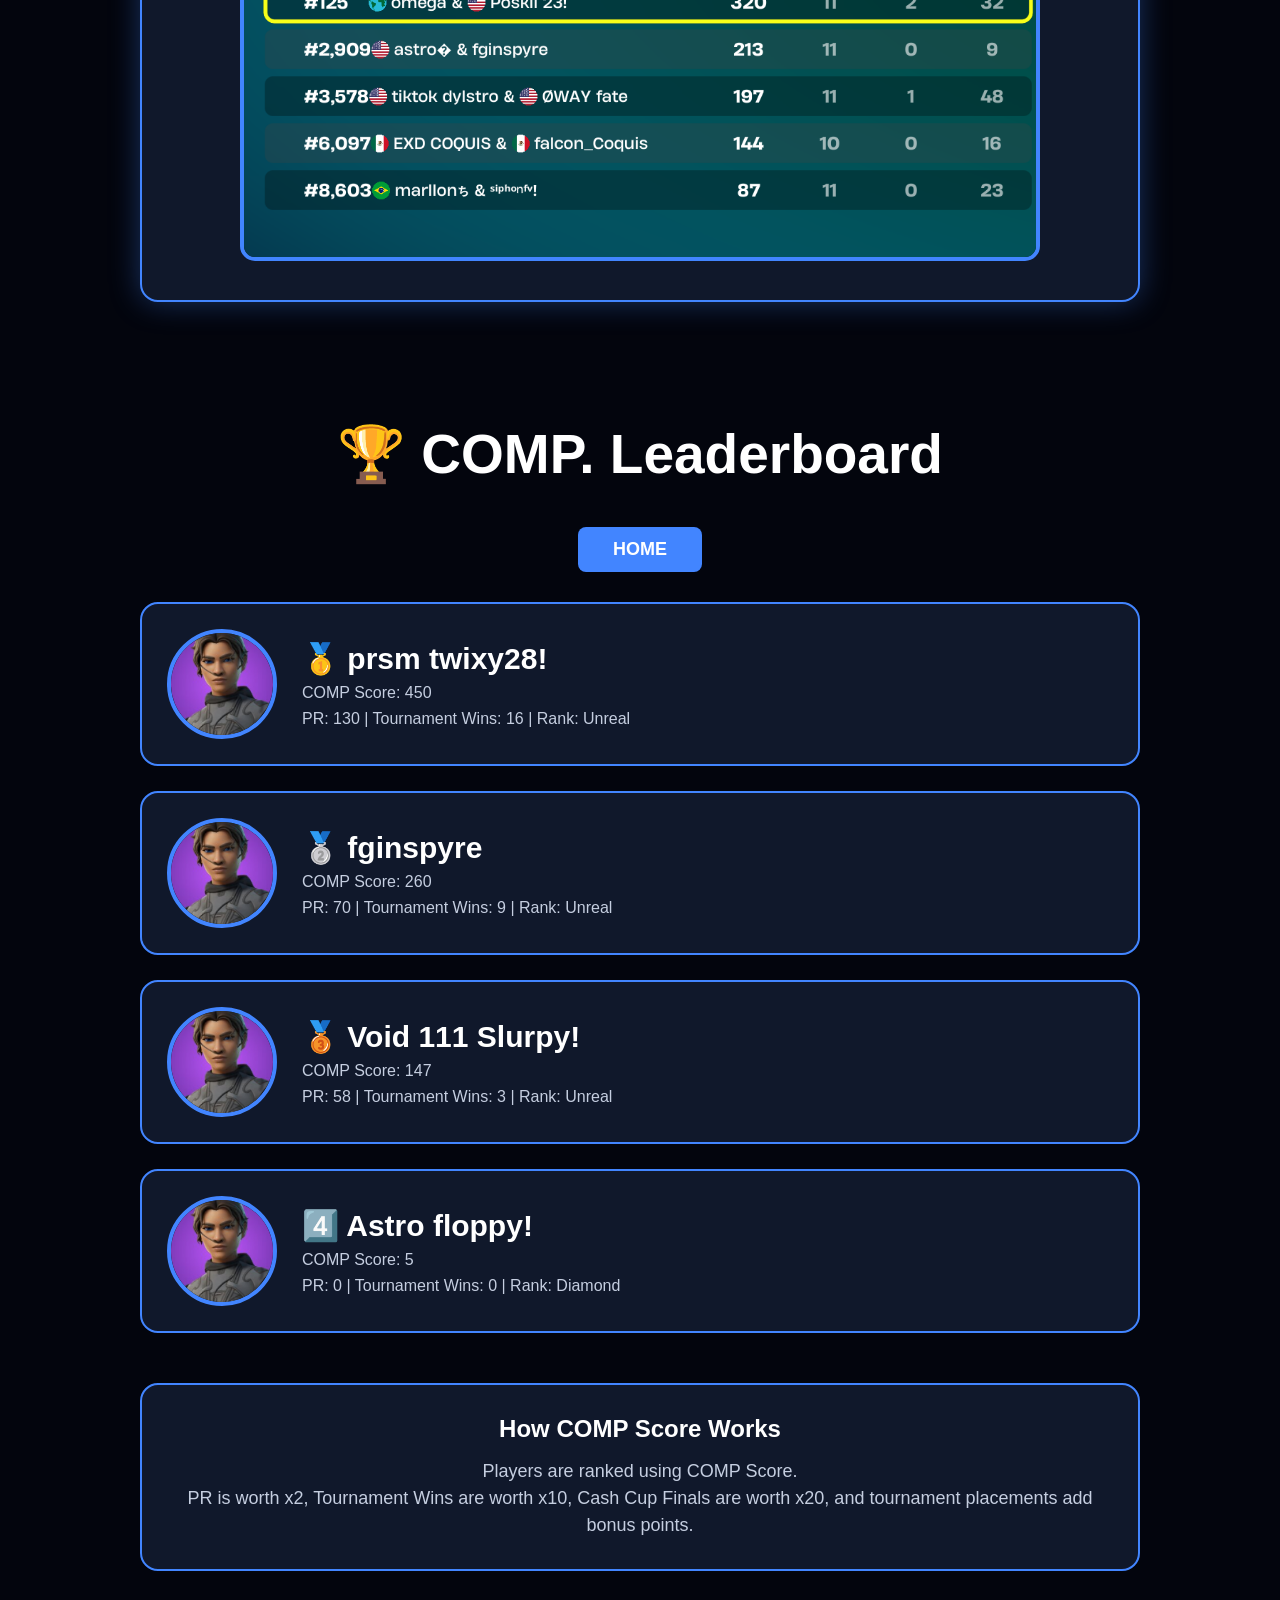
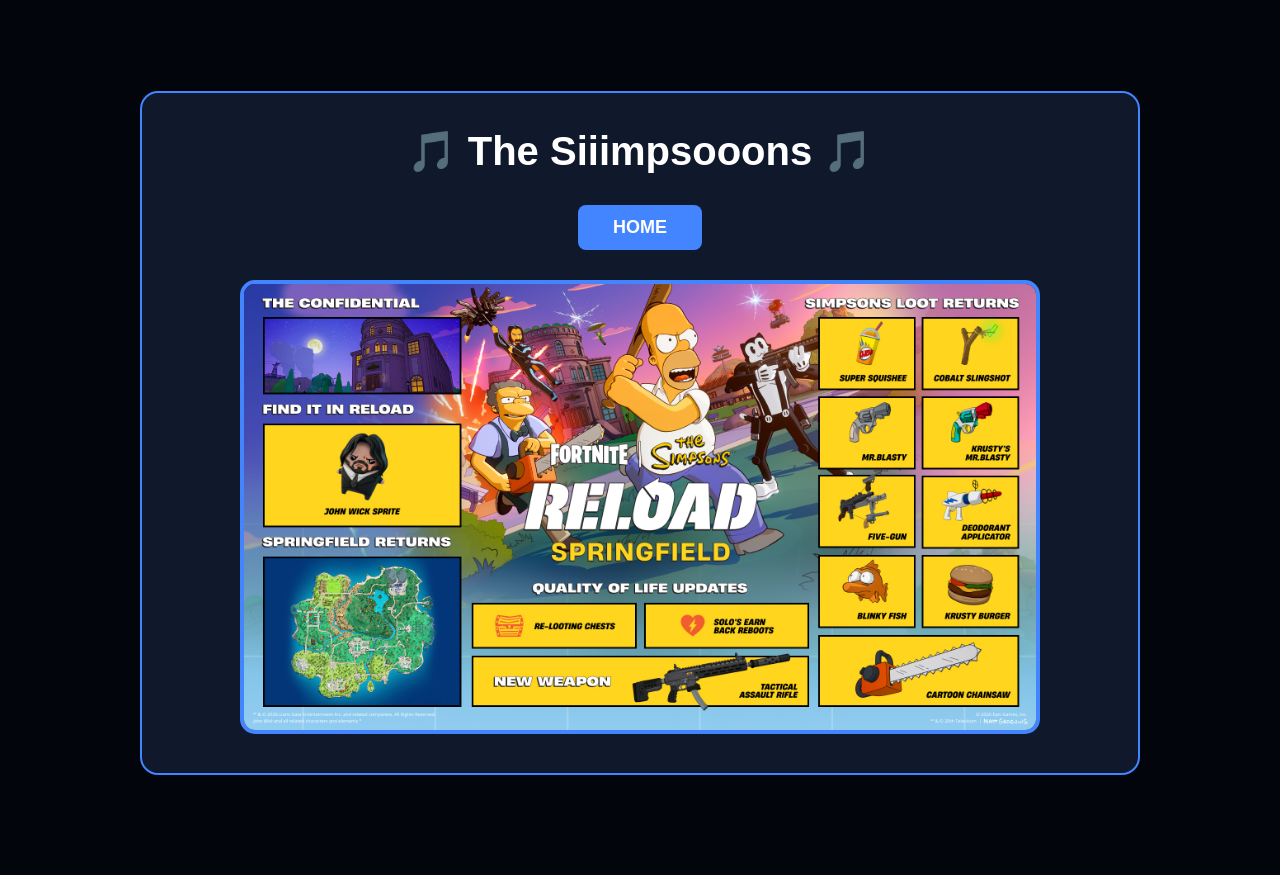
==== commit e33f3ef3: "index.html" ====
--- a/index.html
+++ b/index.html
@@ -10,14 +10,13 @@
 
 <link rel="stylesheet" href="style.css">
 
+
 <style>
 
 html{
 scroll-behavior:smooth;
 }
 
-
-/* NAV */
 
 nav{
 position:relative;
@@ -28,50 +27,36 @@
 nav ul{
 display:flex;
 list-style:none;
-gap:35px;
+gap:30px;
 }
 
 
 nav ul li a{
+
 color:white;
 text-decoration:none;
 font-size:18px;
 cursor:pointer;
 transition:.25s;
+
 }
 
 
 nav ul li a:hover{
+
 color:#4285ff;
-}
-
-
-
-/* LEADERBOARD */
-
-.leaderboard{
-
-width:90%;
-max-width:1000px;
-margin:120px auto;
-text-align:center;
-
-}
-
-
-.leaderboard h1{
-
-font-size:55px;
+
+}
+
+
+
+
+/* BUTTONS */
+
+.home-button{
+
+display:inline-block;
 margin-bottom:30px;
-
-}
-
-
-
-.home-button{
-
-display:inline-block;
-margin-bottom:40px;
 padding:12px 35px;
 background:#4285ff;
 color:white;
@@ -94,6 +79,83 @@
 
 
 
+/* RECENT TOURNAMENTS */
+
+.tournaments{
+
+width:90%;
+max-width:1000px;
+margin:120px auto;
+text-align:center;
+
+}
+
+
+
+.tournaments h1{
+
+font-size:55px;
+margin-bottom:40px;
+
+}
+
+
+
+.tournament-card{
+
+background:#10182b;
+border:2px solid #4285ff;
+border-radius:18px;
+padding:35px;
+box-shadow:0 0 30px rgba(66,133,255,.35);
+
+}
+
+
+
+.tournament-card h2{
+
+font-size:35px;
+margin-bottom:30px;
+
+}
+
+
+
+.tournament-card img{
+
+width:100%;
+max-width:800px;
+border-radius:15px;
+border:4px solid #4285ff;
+
+}
+
+
+
+
+
+
+/* LEADERBOARD */
+
+.leaderboard{
+
+width:90%;
+max-width:1000px;
+margin:120px auto;
+text-align:center;
+
+}
+
+
+.leaderboard h1{
+
+font-size:55px;
+margin-bottom:40px;
+
+}
+
+
 .rank-card{
 
 display:flex;
@@ -101,10 +163,13 @@
 gap:25px;
 
 background:#10182b;
+
 border:2px solid #4285ff;
+
 border-radius:18px;
 
 padding:25px;
+
 margin-bottom:25px;
 
 text-align:left;
@@ -130,6 +195,7 @@
 height:110px;
 
 border-radius:50%;
+
 border:4px solid #4285ff;
 
 object-fit:cover;
@@ -155,7 +221,7 @@
 
 
 
-/* SCORE INFO */
+
 
 .score-note{
 
@@ -180,15 +246,15 @@
 }
 
 
-
 .score-note p{
 
 color:#c5cee0;
+
 font-size:18px;
+
 line-height:1.5;
 
 }
-
 
 
 
@@ -207,6 +273,7 @@
 }
 
 
+
 .news-card{
 
 background:#10182b;
@@ -220,12 +287,15 @@
 }
 
 
+
 .news-card h2{
 
 font-size:40px;
+
 margin-bottom:30px;
 
 }
+
 
 
 .news-card img{
@@ -240,8 +310,10 @@
 }
 
 
+
 </style>
 
+
 </head>
 
 
@@ -251,6 +323,7 @@
 
 
 <canvas id="space"></canvas>
+
 
 
 
@@ -271,21 +344,31 @@
 </li>
 
 
+
+<li>
+<a href="#tournaments">Recent Tournaments</a>
+</li>
+
+
+
 <li>
 <a href="#leaderboard">Leaderboard</a>
 </li>
 
 
+
 <li>
 <a href="players.html">Players</a>
 </li>
 
 
+
 <li>
 <a href="#news">News</a>
 </li>
 
 
+
 </ul>
 
 
@@ -304,19 +387,25 @@
 
 
 <h1>
+
 COMP GANGS<br>
+
 <span>FORT STATS.</span>
+
 </h1>
 
 
 <p>
+
 Track player stats, earnings, PR, tournaments,
 leaderboards and much more.
+
 </p>
 
 
 
 <div class="buttons">
+
 
 <a href="players.html">
 EXPLORE
@@ -337,9 +426,39 @@
 
 
 
-
-
-
+<section class="tournaments" id="tournaments">
+
+
+<h1>
+🏆 Recent Tournaments
+</h1>
+
+
+
+<div class="tournament-card">
+
+
+<a class="home-button" href="#top">
+HOME
+</a>
+
+
+
+<h2>
+
+prsm twixy28! and fginspyre get top 3k in fncs last chance making 40 pr!
+
+</h2>
+
+
+
+<img src="images/Screenshot 2026-07-29 234721.png" alt="Recent Tournament">
+
+
+</div>
+
+
+</section>
 <section class="leaderboard" id="leaderboard">
 
 
@@ -406,7 +525,6 @@
 PR: 70 | Tournament Wins: 9 | Rank: Unreal
 </p>
 
-
 </div>
 
 
@@ -429,16 +547,13 @@
 🥉 Void 111 Slurpy!
 </h2>
 
-
 <p>
 COMP Score: 147
 </p>
 
-
 <p>
 PR: 58 | Tournament Wins: 3 | Rank: Unreal
 </p>
-
 
 </div>
 
@@ -462,22 +577,18 @@
 4️⃣ Astro floppy!
 </h2>
 
-
 <p>
 COMP Score: 5
 </p>
 
-
 <p>
 PR: 0 | Tournament Wins: 0 | Rank: Diamond
 </p>
 
-
-</div>
-
-
-</div>
-
+</div>
+
+
+</div>
 
 
 
@@ -527,7 +638,13 @@
 </h2>
 
 
-<img src="images/HOZhzuEasAEsaIa.jpg">
+<a class="home-button" href="#top">
+HOME
+</a>
+
+
+
+<img src="images/HOZhzuEasAEsaIa.jpg" alt="The Siiimpsooons">
 
 
 </div>
@@ -539,6 +656,7 @@
 
 
 
+
 <script src="script.js"></script>
 
 
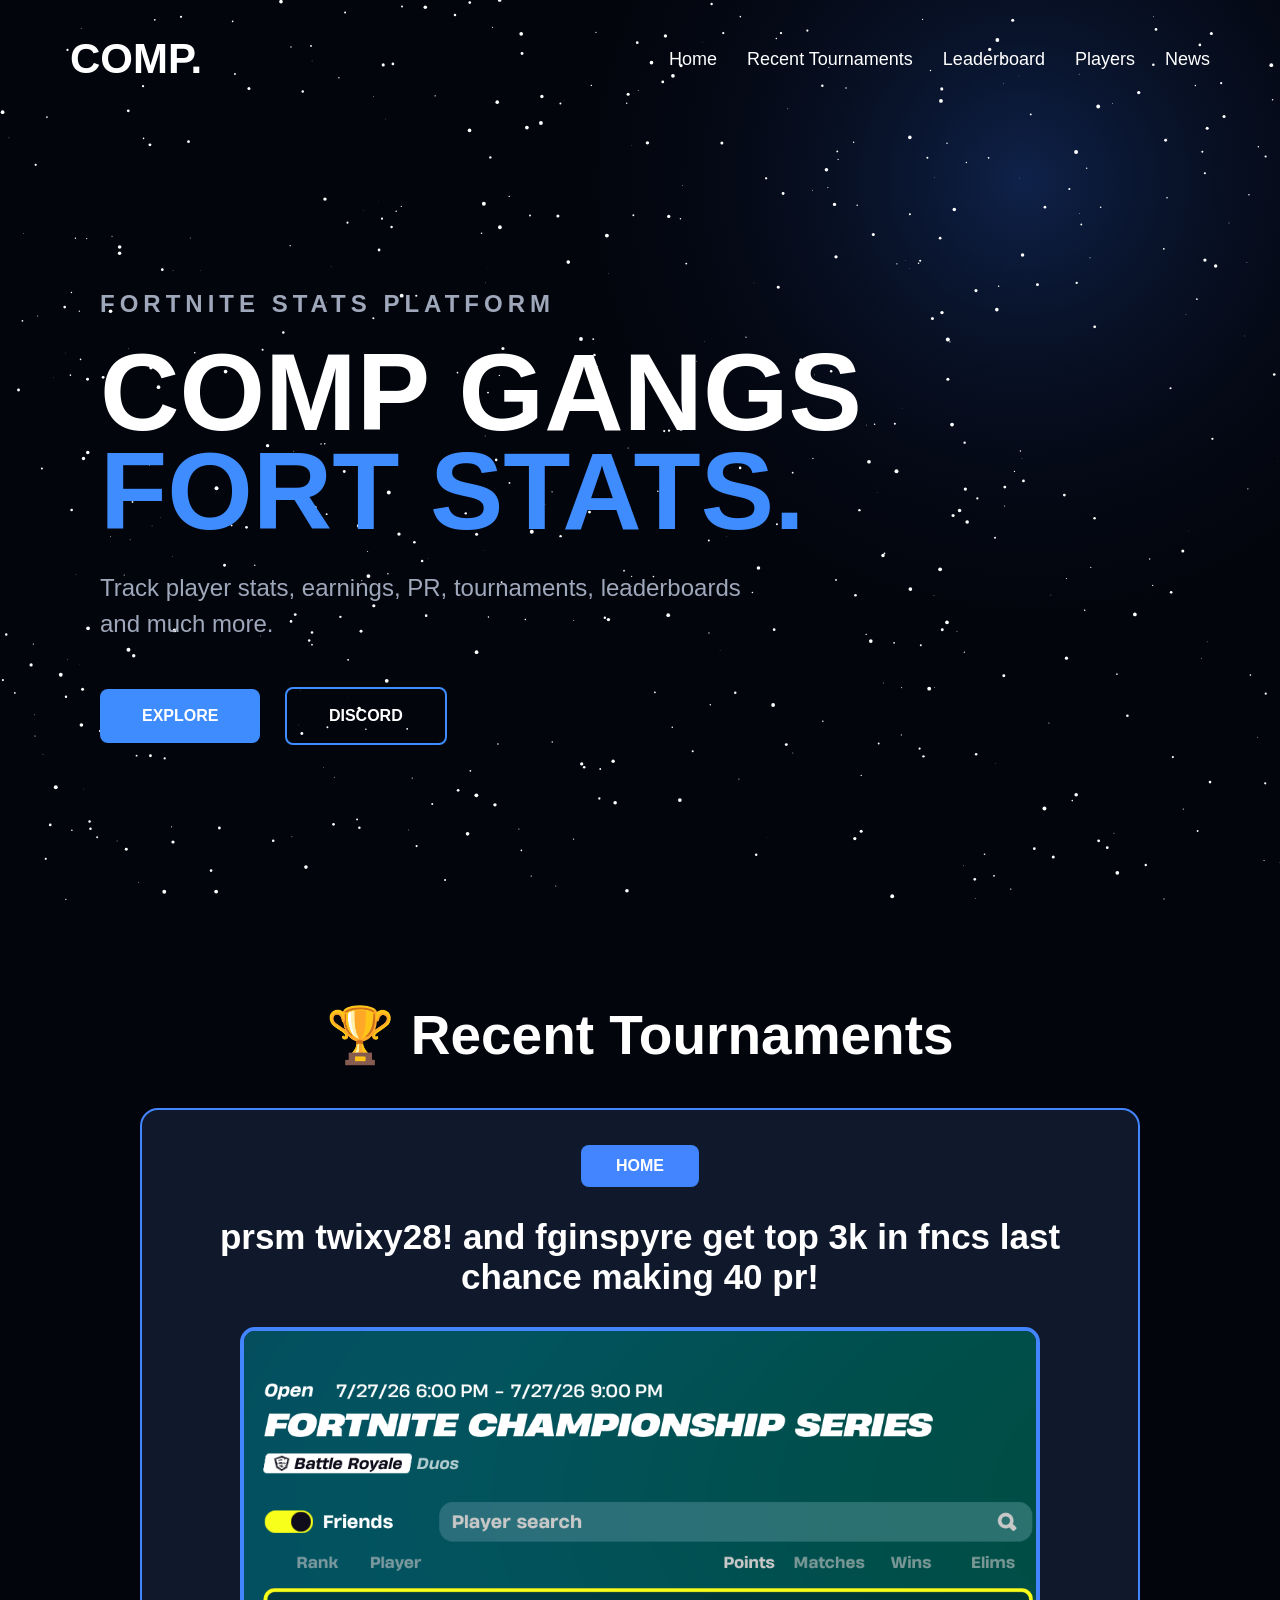
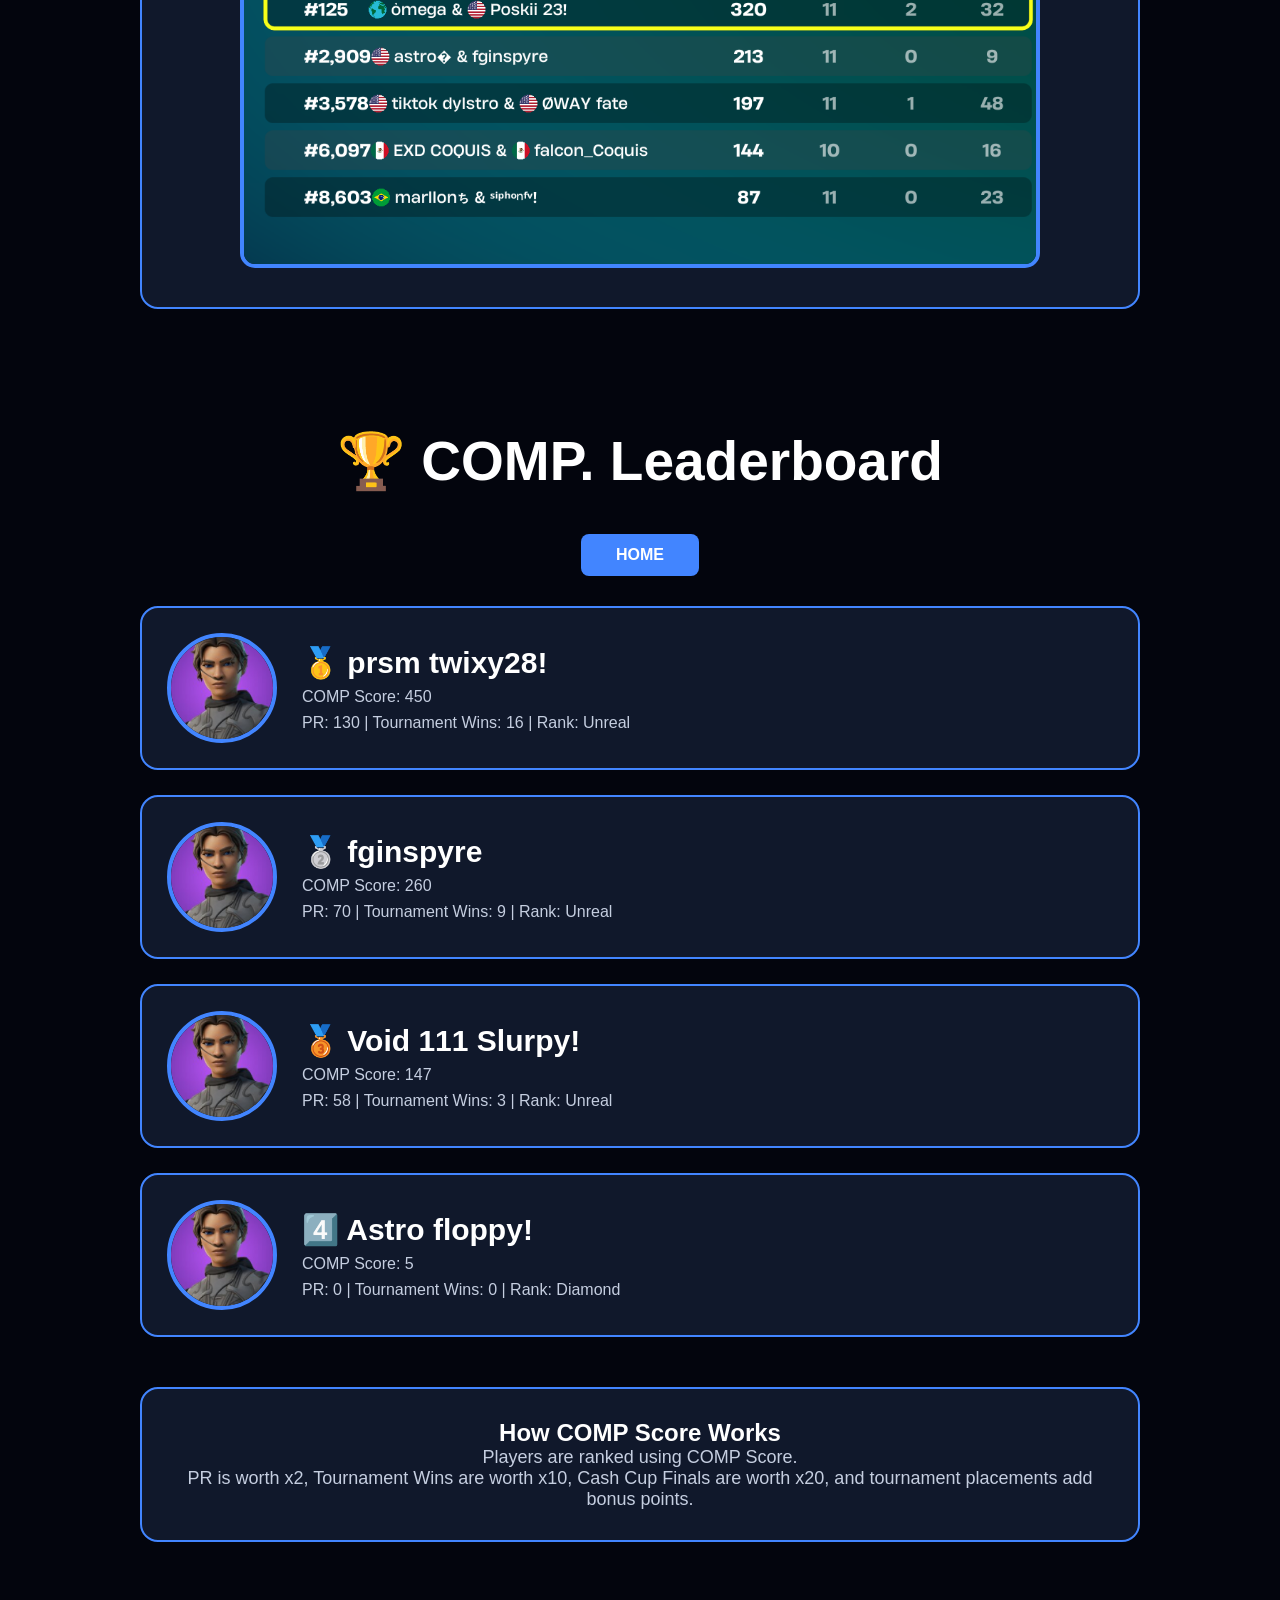
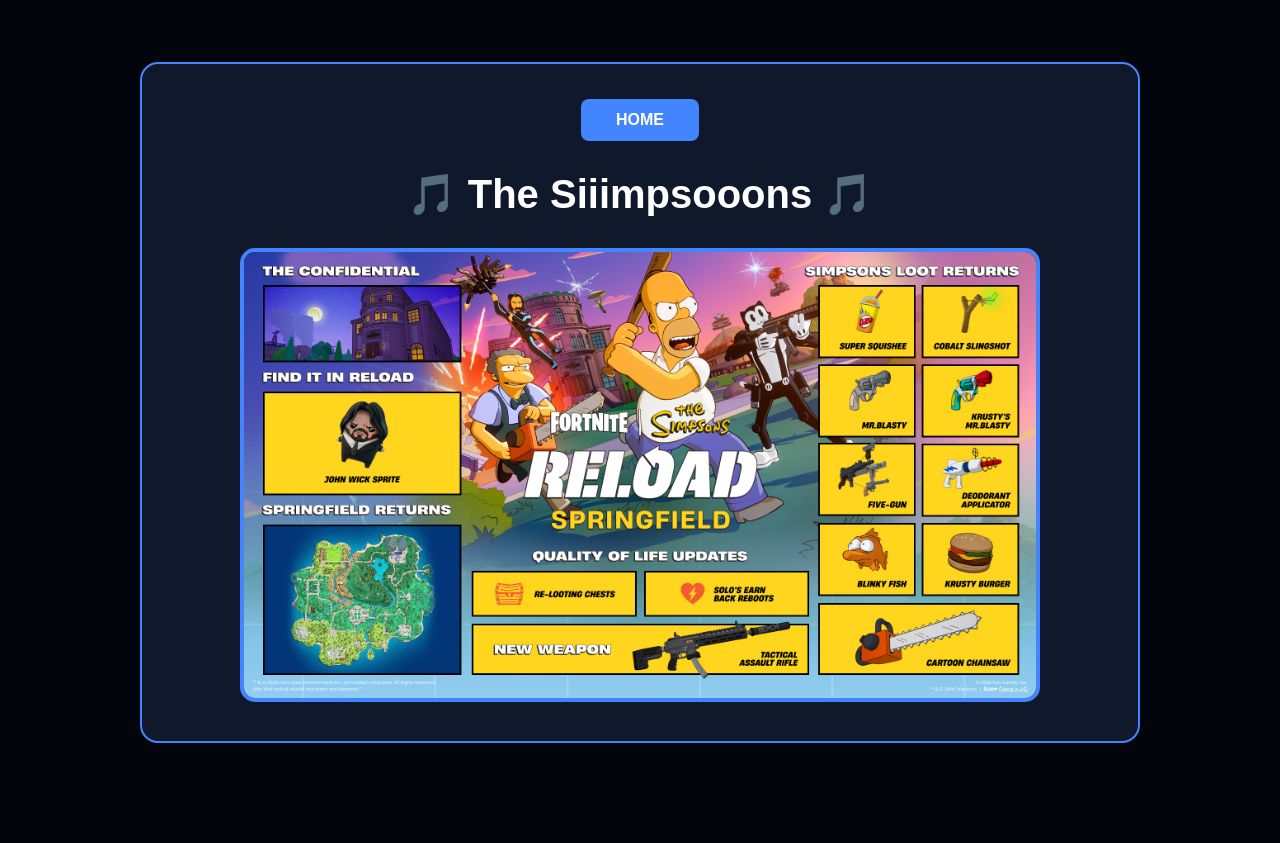
==== commit 5d0e38df: "index.html" ====
--- a/index.html
+++ b/index.html
@@ -19,6 +19,10 @@
 
 
 nav{
+display:flex;
+justify-content:space-between;
+align-items:center;
+padding:35px 70px;
 position:relative;
 z-index:10;
 }
@@ -26,43 +30,34 @@
 
 nav ul{
 display:flex;
+gap:30px;
 list-style:none;
-gap:30px;
 }
 
 
 nav ul li a{
-
 color:white;
 text-decoration:none;
 font-size:18px;
-cursor:pointer;
 transition:.25s;
-
 }
 
 
 nav ul li a:hover{
-
 color:#4285ff;
-
-}
-
-
-
-
-/* BUTTONS */
+}
+
+
 
 .home-button{
 
 display:inline-block;
+padding:12px 35px;
 margin-bottom:30px;
-padding:12px 35px;
 background:#4285ff;
 color:white;
 text-decoration:none;
 border-radius:8px;
-font-size:18px;
 font-weight:bold;
 transition:.25s;
 
@@ -72,7 +67,6 @@
 .home-button:hover{
 
 background:#256ef0;
-transform:scale(1.05);
 
 }
 
@@ -91,7 +85,6 @@
 }
 
 
-
 .tournaments h1{
 
 font-size:55px;
@@ -107,7 +100,6 @@
 border:2px solid #4285ff;
 border-radius:18px;
 padding:35px;
-box-shadow:0 0 30px rgba(66,133,255,.35);
 
 }
 
@@ -135,7 +127,6 @@
 
 
 
-
 /* LEADERBOARD */
 
 .leaderboard{
@@ -156,6 +147,7 @@
 }
 
 
+
 .rank-card{
 
 display:flex;
@@ -163,27 +155,13 @@
 gap:25px;
 
 background:#10182b;
-
 border:2px solid #4285ff;
-
 border-radius:18px;
 
 padding:25px;
-
 margin-bottom:25px;
 
 text-align:left;
-
-transition:.3s;
-
-}
-
-
-
-.rank-card:hover{
-
-transform:translateY(-5px);
-box-shadow:0 0 25px #4285ff;
 
 }
 
@@ -195,7 +173,6 @@
 height:110px;
 
 border-radius:50%;
-
 border:4px solid #4285ff;
 
 object-fit:cover;
@@ -226,33 +203,19 @@
 .score-note{
 
 margin-top:50px;
-
 background:#10182b;
-
 border:2px solid #4285ff;
-
 border-radius:18px;
-
 padding:30px;
 
 }
 
 
 
-.score-note h2{
-
-margin-bottom:15px;
-
-}
-
-
 .score-note p{
 
 color:#c5cee0;
-
 font-size:18px;
-
-line-height:1.5;
 
 }
 
@@ -265,9 +228,7 @@
 
 width:90%;
 max-width:1000px;
-
 margin:100px auto;
-
 text-align:center;
 
 }
@@ -277,11 +238,8 @@
 .news-card{
 
 background:#10182b;
-
 border:2px solid #4285ff;
-
 border-radius:18px;
-
 padding:35px;
 
 }
@@ -291,7 +249,6 @@
 .news-card h2{
 
 font-size:40px;
-
 margin-bottom:30px;
 
 }
@@ -304,26 +261,20 @@
 max-width:800px;
 
 border-radius:15px;
-
 border:4px solid #4285ff;
 
 }
 
 
-
 </style>
 
-
 </head>
 
 
-
 <body id="top">
 
 
-
 <canvas id="space"></canvas>
-
 
 
 
@@ -338,37 +289,31 @@
 
 <ul>
 
-
 <li>
 <a href="#top">Home</a>
 </li>
 
 
-
 <li>
 <a href="#tournaments">Recent Tournaments</a>
 </li>
 
 
-
 <li>
 <a href="#leaderboard">Leaderboard</a>
 </li>
 
 
-
 <li>
 <a href="players.html">Players</a>
 </li>
 
 
-
 <li>
 <a href="#news">News</a>
 </li>
 
 
-
 </ul>
 
 
@@ -386,26 +331,22 @@
 </p>
 
 
+
 <h1>
-
 COMP GANGS<br>
-
 <span>FORT STATS.</span>
-
 </h1>
 
 
-<p>
-
+
+<p>
 Track player stats, earnings, PR, tournaments,
 leaderboards and much more.
-
 </p>
 
 
 
 <div class="buttons">
-
 
 <a href="players.html">
 EXPLORE
@@ -416,11 +357,12 @@
 DISCORD
 </a>
 
-
 </div>
 
 
 </section>
+
+
 
 
 
@@ -445,14 +387,12 @@
 
 
 <h2>
-
 prsm twixy28! and fginspyre get top 3k in fncs last chance making 40 pr!
-
 </h2>
 
 
 
-<img src="images/Screenshot 2026-07-29 234721.png" alt="Recent Tournament">
+<img src="images/Screenshot 2026-07-29 234721.png">
 
 
 </div>
@@ -595,6 +535,7 @@
 
 
 
+
 <div class="score-note">
 
 
@@ -633,20 +574,22 @@
 <div class="news-card">
 
 
+<a class="home-button" href="#top">
+HOME
+</a>
+
+
+
 <h2>
 🎵 The Siiimpsooons 🎵
 </h2>
 
 
-<a class="home-button" href="#top">
-HOME
-</a>
-
-
 
 <img src="images/HOZhzuEasAEsaIa.jpg" alt="The Siiimpsooons">
 
 
+
 </div>
 
 
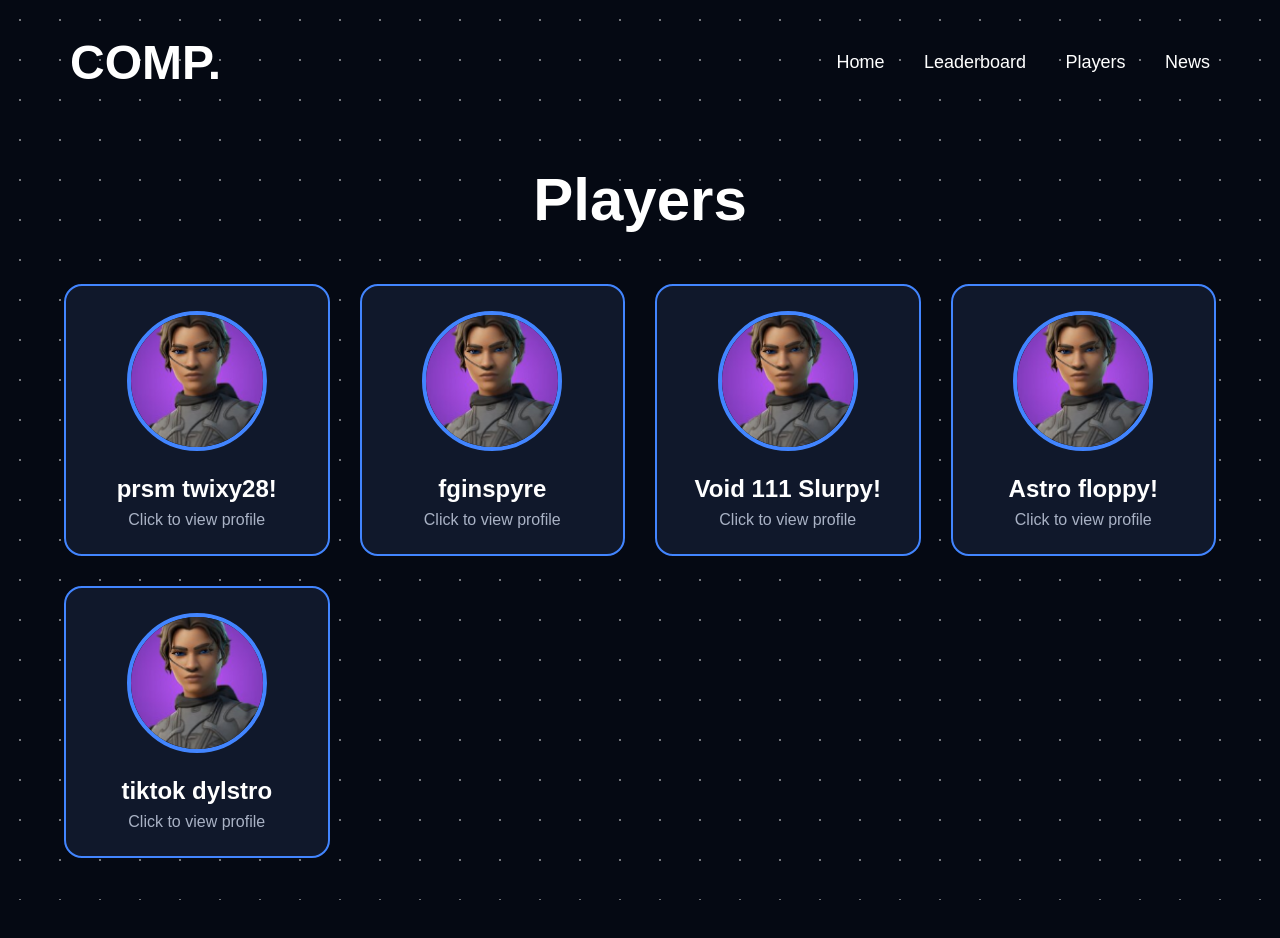
==== commit c8ba1268: "index.html" ====
--- a/index.html
+++ b/index.html
@@ -1,608 +1,336 @@
 <!DOCTYPE html>
 <html lang="en">
-
 <head>
 
 <meta charset="UTF-8">
 <meta name="viewport" content="width=device-width, initial-scale=1.0">
 
-<title>COMP. | Fort Stats</title>
-
-<link rel="stylesheet" href="style.css">
-
+<title>COMP. | Players</title>
 
 <style>
 
-html{
-scroll-behavior:smooth;
-}
-
-
-nav{
+*{
+margin:0;
+padding:0;
+box-sizing:border-box;
+font-family:Arial,Helvetica,sans-serif;
+}
+
+body{
+background:#050913;
+color:white;
+overflow-x:hidden;
+}
+
+body::before{
+content:"";
+position:fixed;
+top:0;
+left:0;
+width:100%;
+height:100%;
+background-image:radial-gradient(white 1px,transparent 1px);
+background-size:40px 40px;
+opacity:.45;
+z-index:-1;
+}
+
+header{
 display:flex;
 justify-content:space-between;
 align-items:center;
 padding:35px 70px;
-position:relative;
-z-index:10;
-}
-
-
-nav ul{
-display:flex;
-gap:30px;
-list-style:none;
-}
-
-
-nav ul li a{
+}
+
+.logo{
+font-size:48px;
+font-weight:900;
+}
+
+nav a{
 color:white;
 text-decoration:none;
+margin-left:35px;
 font-size:18px;
 transition:.25s;
 }
 
-
-nav ul li a:hover{
+nav a:hover{
 color:#4285ff;
 }
 
-
-
-.home-button{
-
-display:inline-block;
-padding:12px 35px;
-margin-bottom:30px;
-background:#4285ff;
-color:white;
-text-decoration:none;
-border-radius:8px;
+.title{
+text-align:center;
+font-size:60px;
 font-weight:bold;
-transition:.25s;
-
-}
-
-
-.home-button:hover{
-
-background:#256ef0;
-
-}
-
-
-
-
-/* RECENT TOURNAMENTS */
-
-.tournaments{
-
+margin-top:40px;
+margin-bottom:50px;
+}
+
+.players{
 width:90%;
-max-width:1000px;
-margin:120px auto;
+max-width:1300px;
+margin:auto;
+display:grid;
+grid-template-columns:repeat(auto-fit,minmax(250px,1fr));
+gap:30px;
+padding-bottom:80px;
+}
+
+.card{
+background:#10182b;
+border:2px solid #4285ff;
+border-radius:18px;
+padding:25px;
 text-align:center;
-
-}
-
-
-.tournaments h1{
-
-font-size:55px;
-margin-bottom:40px;
-
-}
-
-
-
-.tournament-card{
-
+cursor:pointer;
+transition:.3s;
+}
+
+.card:hover{
+transform:translateY(-8px);
+box-shadow:0 0 30px #4285ff;
+}
+
+.card img{
+width:140px;
+height:140px;
+border-radius:50%;
+object-fit:cover;
+border:4px solid #4285ff;
+margin-bottom:20px;
+}
+
+.card h2{
+font-size:24px;
+}
+
+.card p{
+color:#a9b2c5;
+margin-top:8px;
+}
+
+.modal{
+position:fixed;
+top:0;
+left:0;
+width:100%;
+height:100%;
+display:none;
+justify-content:center;
+align-items:center;
+background:rgba(0,0,0,.85);
+}
+
+.popup{
+width:450px;
 background:#10182b;
 border:2px solid #4285ff;
 border-radius:18px;
 padding:35px;
-
-}
-
-
-
-.tournament-card h2{
-
-font-size:35px;
-margin-bottom:30px;
-
-}
-
-
-
-.tournament-card img{
-
-width:100%;
-max-width:800px;
-border-radius:15px;
-border:4px solid #4285ff;
-
-}
-
-
-
-
-
-/* LEADERBOARD */
-
-.leaderboard{
-
-width:90%;
-max-width:1000px;
-margin:120px auto;
 text-align:center;
-
-}
-
-
-.leaderboard h1{
-
-font-size:55px;
-margin-bottom:40px;
-
-}
-
-
-
-.rank-card{
-
-display:flex;
-align-items:center;
-gap:25px;
-
-background:#10182b;
-border:2px solid #4285ff;
-border-radius:18px;
-
-padding:25px;
-margin-bottom:25px;
-
-text-align:left;
-
-}
-
-
-
-.rank-card img{
-
-width:110px;
-height:110px;
-
+}
+
+.popup img{
+width:160px;
+height:160px;
 border-radius:50%;
 border:4px solid #4285ff;
-
-object-fit:cover;
-
-}
-
-
-
-.rank-card h2{
-
-font-size:30px;
-
-}
-
-
-
-.rank-card p{
-
-color:#c5cee0;
-margin-top:8px;
-
-}
-
-
-
-
-
-.score-note{
-
-margin-top:50px;
-background:#10182b;
-border:2px solid #4285ff;
-border-radius:18px;
-padding:30px;
-
-}
-
-
-
-.score-note p{
-
-color:#c5cee0;
+margin-bottom:20px;
+}
+
+.popup h2{
+font-size:34px;
+margin-bottom:20px;
+}
+
+.popup p{
+font-size:20px;
+margin:12px 0;
+}
+
+.close{
+margin-top:25px;
+padding:12px 35px;
+background:#4285ff;
+border:none;
+color:white;
 font-size:18px;
-
-}
-
-
-
-
-/* NEWS */
-
-.news-section{
-
-width:90%;
-max-width:1000px;
-margin:100px auto;
-text-align:center;
-
-}
-
-
-
-.news-card{
-
-background:#10182b;
-border:2px solid #4285ff;
-border-radius:18px;
-padding:35px;
-
-}
-
-
-
-.news-card h2{
-
-font-size:40px;
-margin-bottom:30px;
-
-}
-
-
-
-.news-card img{
-
-width:100%;
-max-width:800px;
-
-border-radius:15px;
-border:4px solid #4285ff;
-
-}
-
+border-radius:8px;
+cursor:pointer;
+}
+
+.close:hover{
+background:#256ef0;
+}
 
 </style>
 
 </head>
 
-
-<body id="top">
-
-
-<canvas id="space"></canvas>
-
-
+<body>
+
+<header>
+
+<div class="logo">COMP.</div>
 
 <nav>
-
-
-<h1 class="logo">
-COMP.
-</h1>
-
-
-
-<ul>
-
-<li>
-<a href="#top">Home</a>
-</li>
-
-
-<li>
-<a href="#tournaments">Recent Tournaments</a>
-</li>
-
-
-<li>
-<a href="#leaderboard">Leaderboard</a>
-</li>
-
-
-<li>
+<a href="index.html">Home</a>
+<a href="#">Leaderboard</a>
 <a href="players.html">Players</a>
-</li>
-
-
-<li>
-<a href="#news">News</a>
-</li>
-
-
-</ul>
-
-
+<a href="#">News</a>
 </nav>
 
-
-
-
-
-<section class="hero">
-
-
-<p class="small">
-FORTNITE STATS PLATFORM
-</p>
-
-
-
-<h1>
-COMP GANGS<br>
-<span>FORT STATS.</span>
-</h1>
-
-
-
-<p>
-Track player stats, earnings, PR, tournaments,
-leaderboards and much more.
-</p>
-
-
-
-<div class="buttons">
-
-<a href="players.html">
-EXPLORE
-</a>
-
-
-<a href="#">
-DISCORD
-</a>
-
-</div>
-
-
-</section>
-
-
-
-
-
-
-
-<section class="tournaments" id="tournaments">
-
-
-<h1>
-🏆 Recent Tournaments
-</h1>
-
-
-
-<div class="tournament-card">
-
-
-<a class="home-button" href="#top">
-HOME
-</a>
-
-
-
-<h2>
-prsm twixy28! and fginspyre get top 3k in fncs last chance making 40 pr!
-</h2>
-
-
-
-<img src="images/Screenshot 2026-07-29 234721.png">
-
-
-</div>
-
-
-</section>
-<section class="leaderboard" id="leaderboard">
-
-
-<h1>
-🏆 COMP. Leaderboard
-</h1>
-
-
-<a class="home-button" href="#top">
-HOME
-</a>
-
-
-
-
-
-<div class="rank-card">
-
-
-<img src="images/Screenshot 2026-07-29 220536.png">
-
-
-<div>
-
-<h2>
-🥇 prsm twixy28!
-</h2>
-
-<p>
-COMP Score: 450
-</p>
-
-<p>
-PR: 130 | Tournament Wins: 16 | Rank: Unreal
-</p>
-
-</div>
-
-
-</div>
-
-
-
-
-
-
-<div class="rank-card">
-
-
-<img src="images/Screenshot 2026-07-29 220536.png">
-
-
-<div>
-
-<h2>
-🥈 fginspyre
-</h2>
-
-<p>
-COMP Score: 260
-</p>
-
-<p>
-PR: 70 | Tournament Wins: 9 | Rank: Unreal
-</p>
-
-</div>
-
-
-</div>
-
-
-
-
-
-
-<div class="rank-card">
-
-
-<img src="images/Screenshot 2026-07-29 220536.png">
-
-
-<div>
-
-<h2>
-🥉 Void 111 Slurpy!
-</h2>
-
-<p>
-COMP Score: 147
-</p>
-
-<p>
-PR: 58 | Tournament Wins: 3 | Rank: Unreal
-</p>
-
-</div>
-
-
-</div>
-
-
-
-
-
-
-<div class="rank-card">
-
-
-<img src="images/Screenshot 2026-07-29 220536.png">
-
-
-<div>
-
-<h2>
-4️⃣ Astro floppy!
-</h2>
-
-<p>
-COMP Score: 5
-</p>
-
-<p>
-PR: 0 | Tournament Wins: 0 | Rank: Diamond
-</p>
-
-</div>
-
-
-</div>
-
-
-
-
-
-
-
-<div class="score-note">
-
-
-<h2>
-How COMP Score Works
-</h2>
-
-
-<p>
-Players are ranked using COMP Score.
-</p>
-
-
-<p>
-PR is worth x2, Tournament Wins are worth x10,
-Cash Cup Finals are worth x20, and tournament
-placements add bonus points.
-</p>
-
-
-</div>
-
-
-
-</section>
-
-
-
-
-
-
-
-<section class="news-section" id="news">
-
-
-<div class="news-card">
-
-
-<a class="home-button" href="#top">
-HOME
-</a>
-
-
-
-<h2>
-🎵 The Siiimpsooons 🎵
-</h2>
-
-
-
-<img src="images/HOZhzuEasAEsaIa.jpg" alt="The Siiimpsooons">
-
-
-
-</div>
-
-
-</section>
-
-
-
-
-
-
-<script src="script.js"></script>
-
+</header>
+
+<div class="title">
+Players
+</div>
+
+<div class="players">
+
+<div class="card" onclick="openPlayer(0)">
+<img src="images/Screenshot 2026-07-29 220536.png">
+<h2>prsm twixy28!</h2>
+<p>Click to view profile</p>
+</div>
+
+<div class="card" onclick="openPlayer(1)">
+<img src="images/Screenshot 2026-07-29 220536.png">
+<h2>fginspyre</h2>
+<p>Click to view profile</p>
+</div>
+
+<div class="card" onclick="openPlayer(2)">
+<img src="images/Screenshot 2026-07-29 220536.png">
+<h2>Void 111 Slurpy!</h2>
+<p>Click to view profile</p>
+</div>
+
+<div class="card" onclick="openPlayer(3)">
+<img src="images/Screenshot 2026-07-29 220536.png">
+<h2>Astro floppy!</h2>
+<p>Click to view profile</p>
+</div>
+
+<div class="card" onclick="openPlayer(4)">
+<img src="images/Screenshot 2026-07-29 220536.png">
+<h2>tiktok dylstro</h2>
+<p>Click to view profile</p>
+</div>
+
+</div>
+
+<div class="modal" id="modal">
+
+<div class="popup">
+
+<img src="images/Screenshot 2026-07-29 220536.png" id="pfp">
+
+<h2 id="name"></h2>
+
+<p><b>PR:</b> <span id="pr"></span></p>
+
+<p><b>Tournament Wins:</b> <span id="wins"></span></p>
+
+<p><b>Cash Cup Finals:</b> <span id="cash"></span></p>
+
+<p><b>Best Tournament Placement:</b> <span id="placement"></span></p>
+
+<p><b>Highest Rank:</b> <span id="rank"></span></p>
+<button class="close" onclick="closePlayer()">Close</button>
+
+</div>
+
+</div>
+
+<script>
+
+const players=[
+
+{
+name:"prsm twixy28!",
+pr:"130 PR",
+wins:"16",
+cash:"1x",
+placement:"7th Place Elite Ranked Cup",
+rank:"Unreal"
+},
+
+{
+name:"fginspyre",
+pr:"70 PR",
+wins:"9",
+cash:"1x",
+placement:"7th Place Elite Ranked Cup",
+rank:"Unreal"
+},
+
+{
+name:"Void 111 Slurpy!",
+pr:"58 PR",
+wins:"3",
+cash:"0",
+placement:"256th Place Duos Ranked Cup ZB",
+rank:"Unreal"
+},
+
+{
+name:"Astro floppy!",
+pr:"0 PR",
+wins:"0",
+cash:"0",
+placement:"69th Place Duos Ranked Cup Platinum Reload",
+rank:"Diamond"
+},
+
+{
+name:"tiktok dylstro",
+pr:"756 PR",
+wins:"100",
+cash:"0",
+placement:"8th Place Duos Ranked Cup Reload",
+rank:"Unreal"
+}
+
+];
+
+function openPlayer(id){
+
+document.getElementById("modal").style.display="flex";
+
+document.getElementById("name").innerHTML=players[id].name;
+
+document.getElementById("pr").innerHTML=players[id].pr;
+
+document.getElementById("wins").innerHTML=players[id].wins;
+
+document.getElementById("cash").innerHTML=players[id].cash;
+
+document.getElementById("placement").innerHTML=players[id].placement;
+
+document.getElementById("rank").innerHTML=players[id].rank;
+
+}
+  function closePlayer(){
+
+document.getElementById("modal").style.display="none";
+
+}
+
+window.onclick=function(e){
+
+const modal=document.getElementById("modal");
+
+if(e.target==modal){
+
+modal.style.display="none";
+
+}
+
+}
+
+</script>
 
 </body>
-
 </html>
